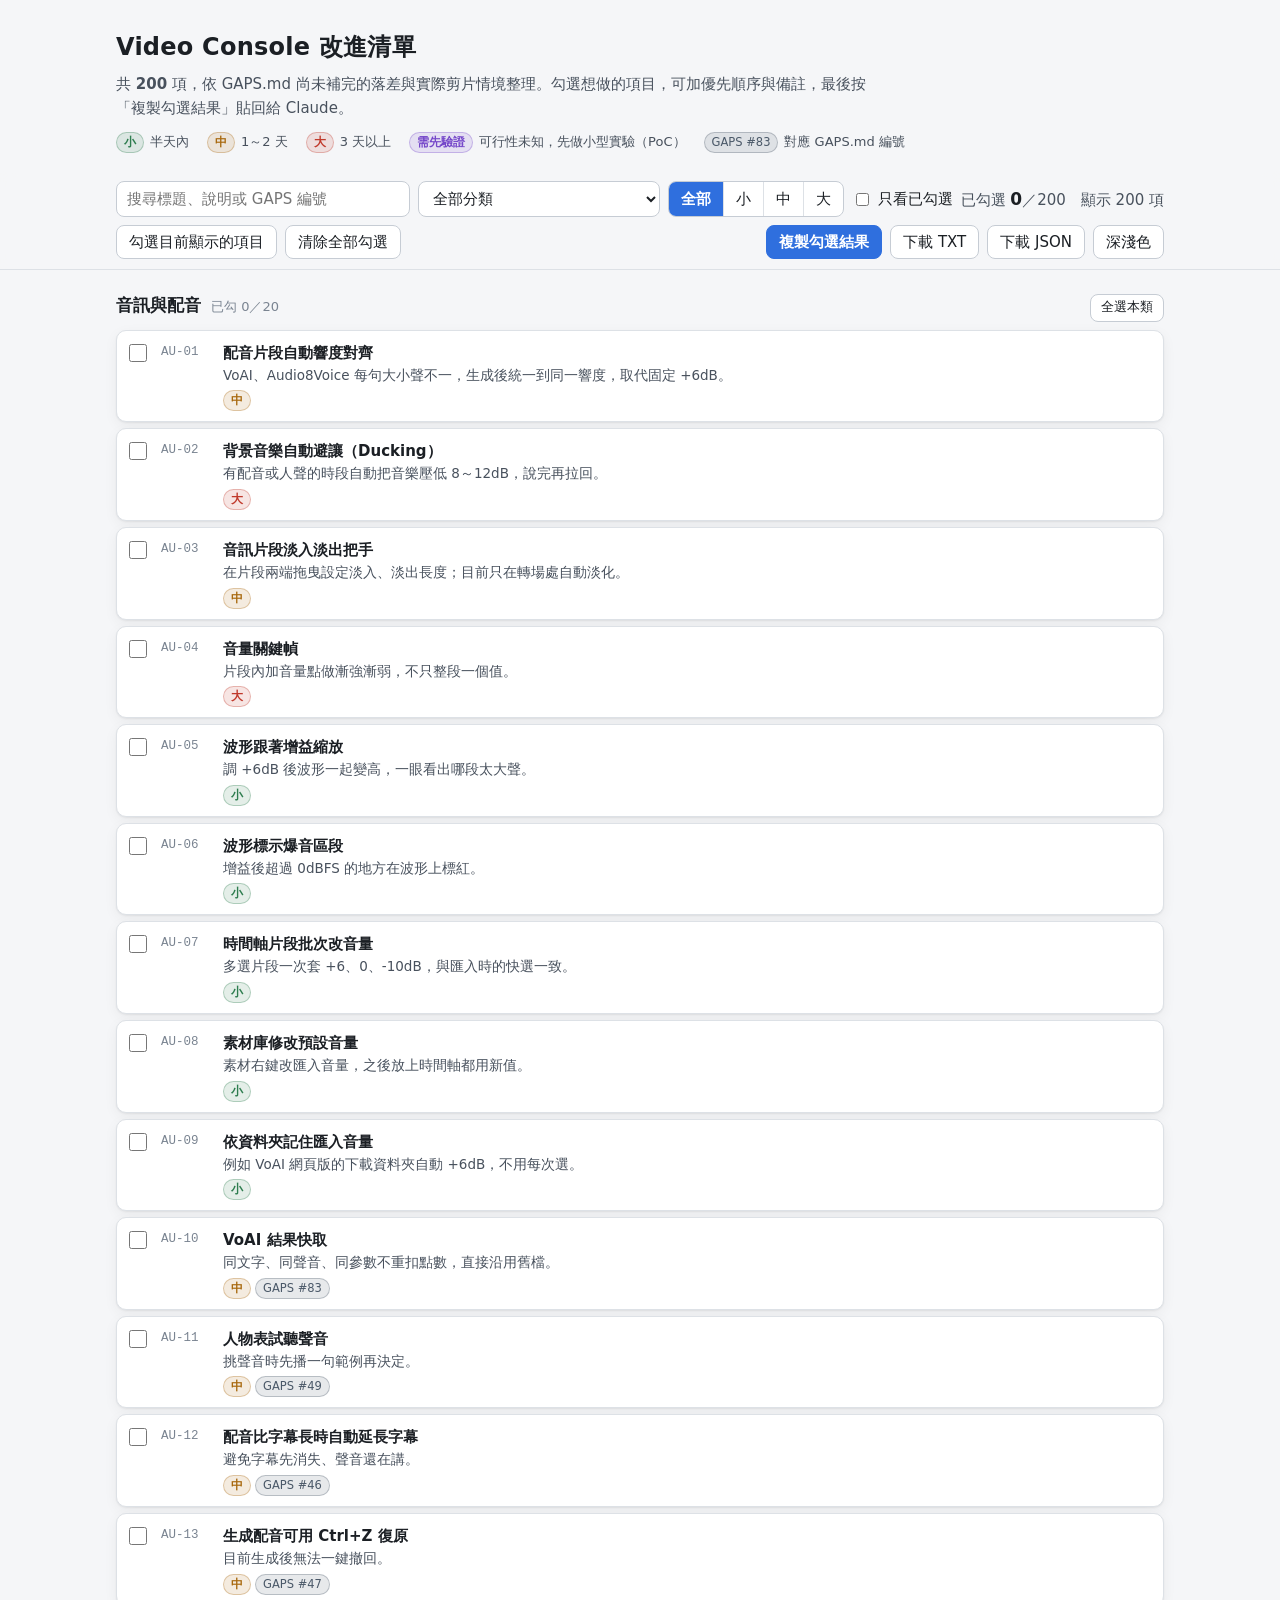
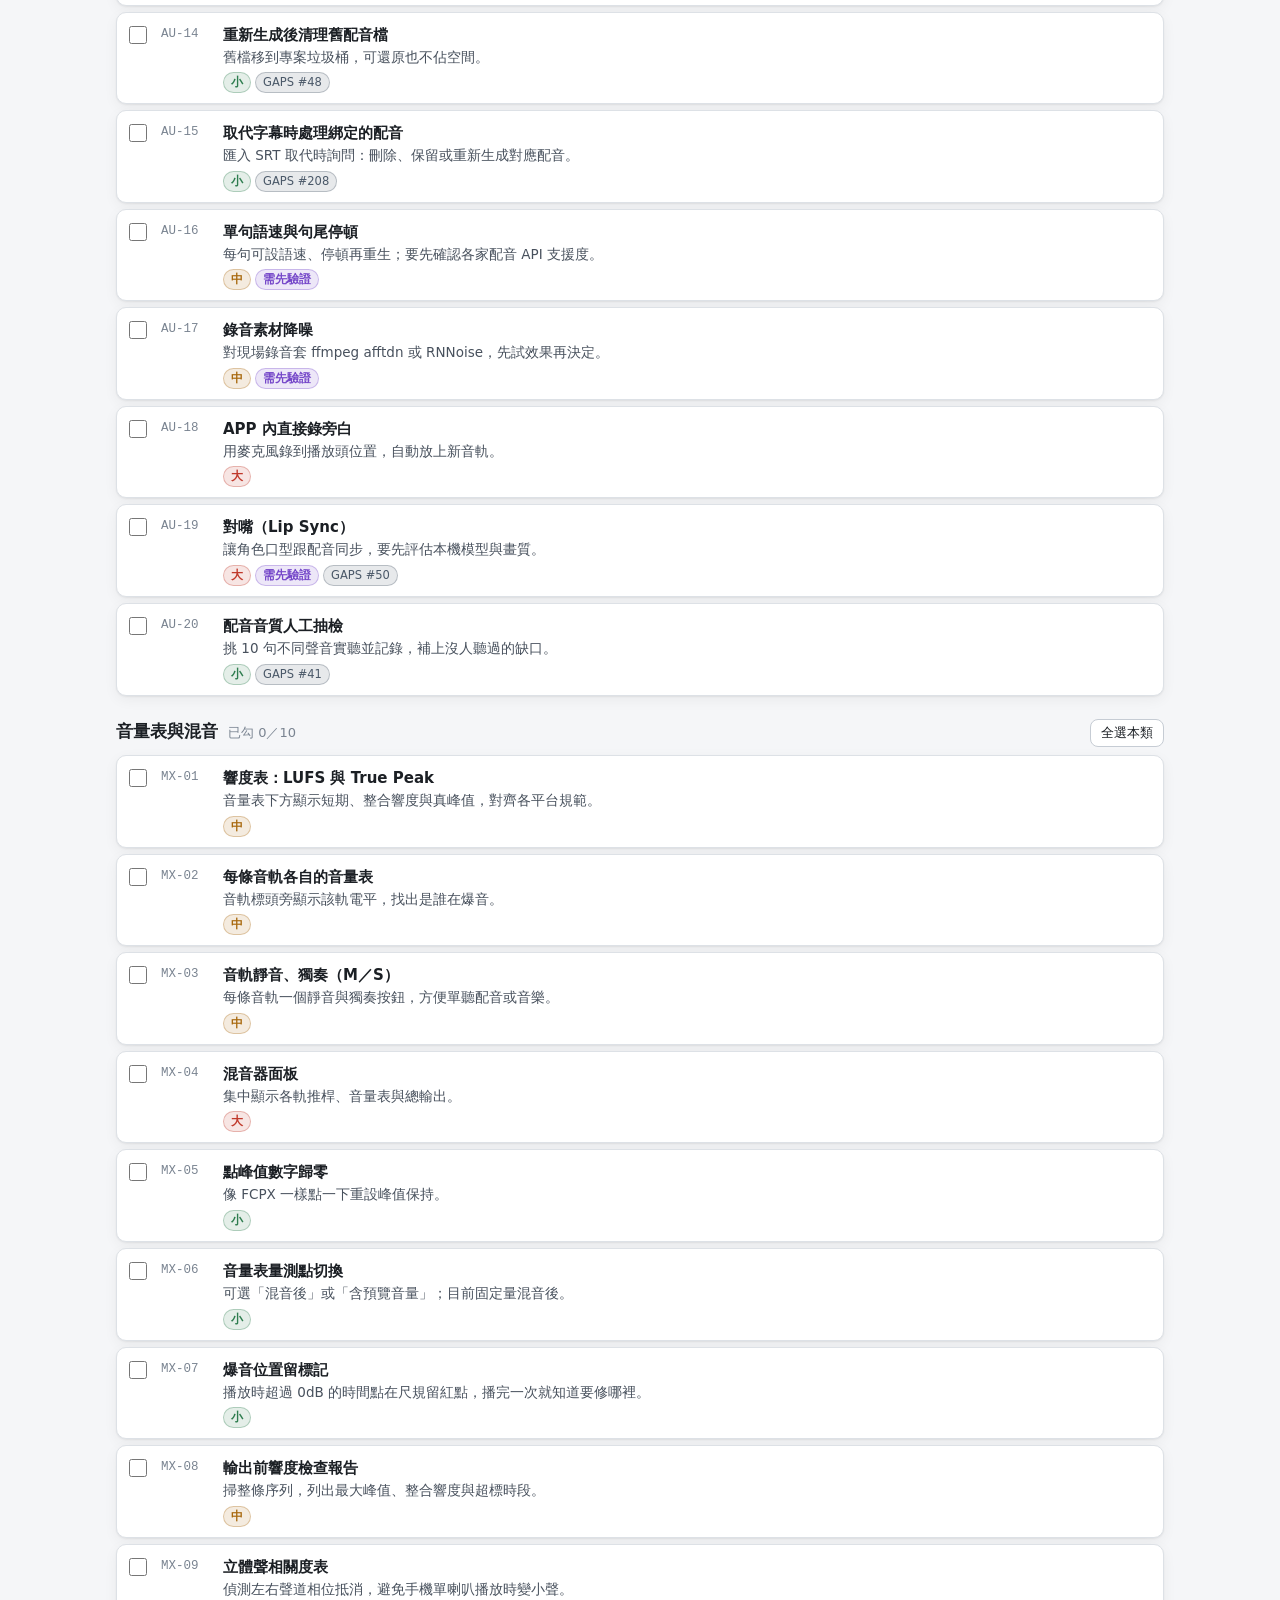
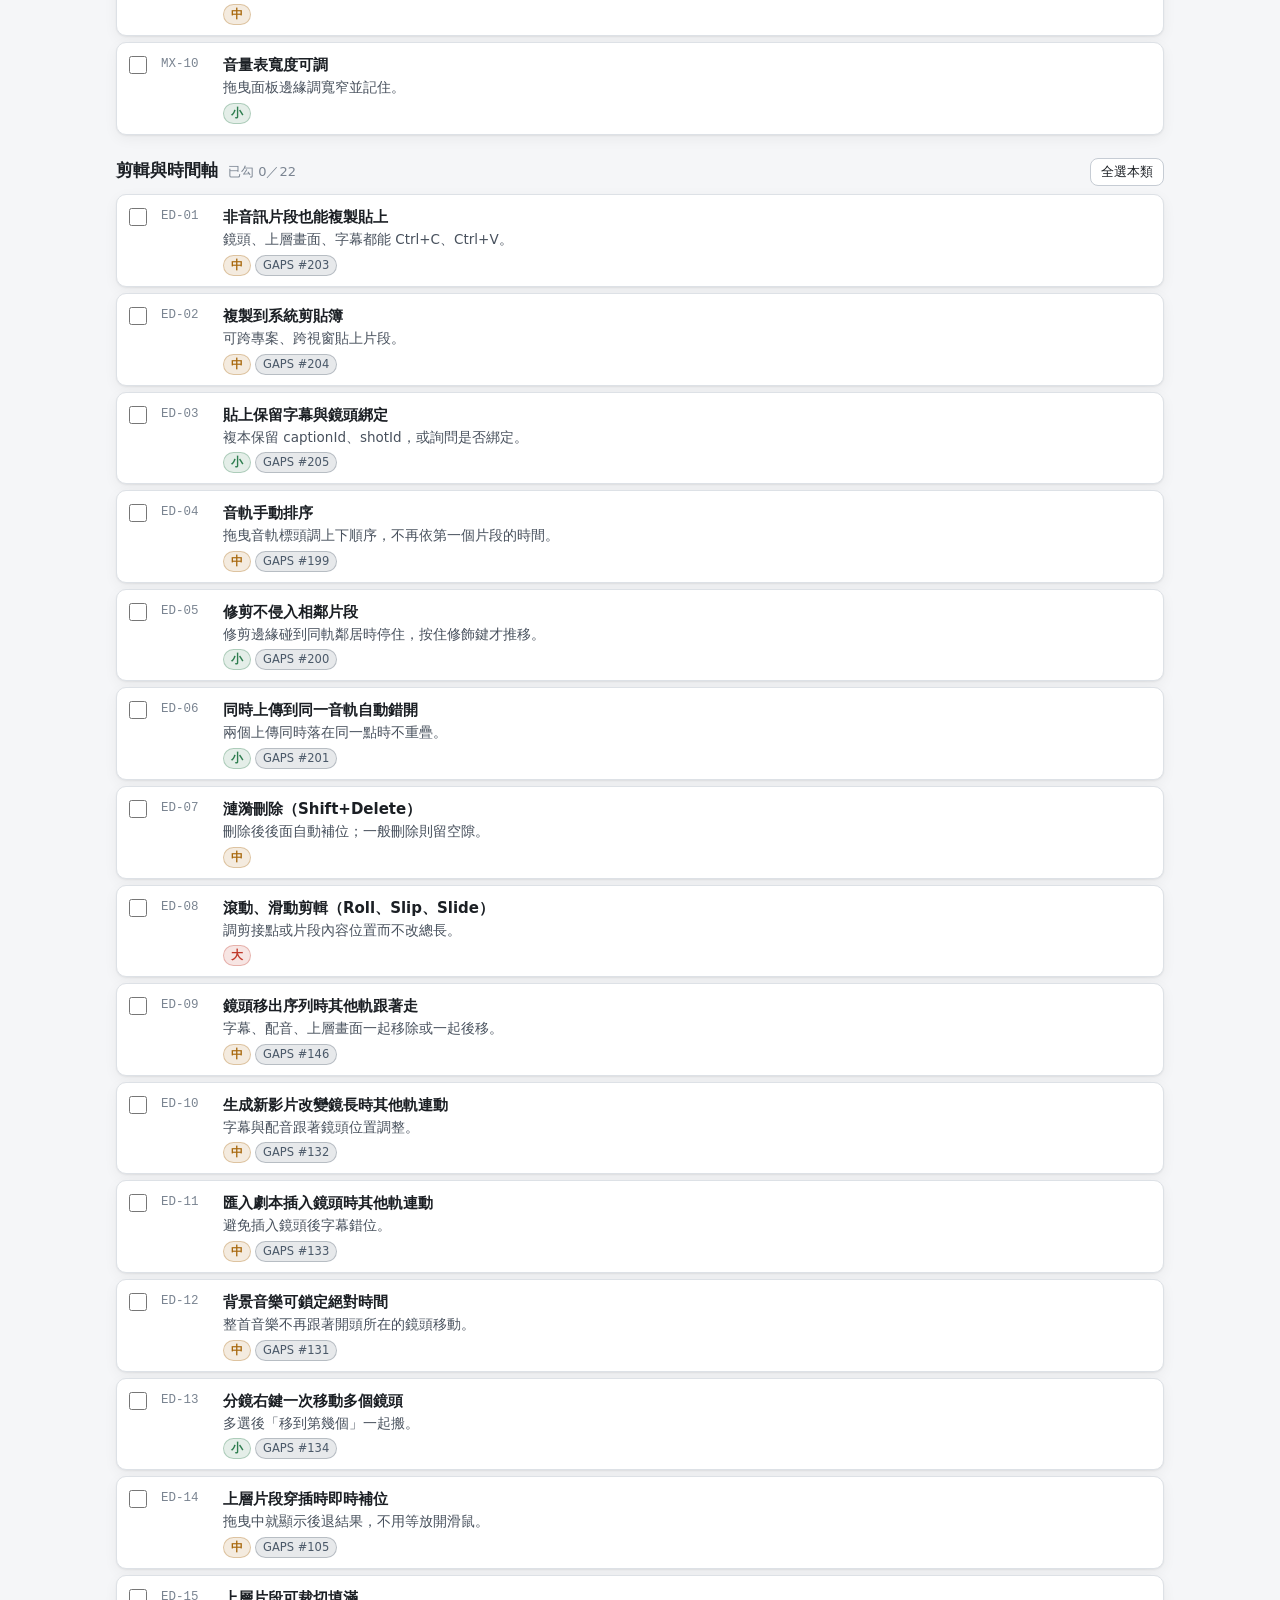
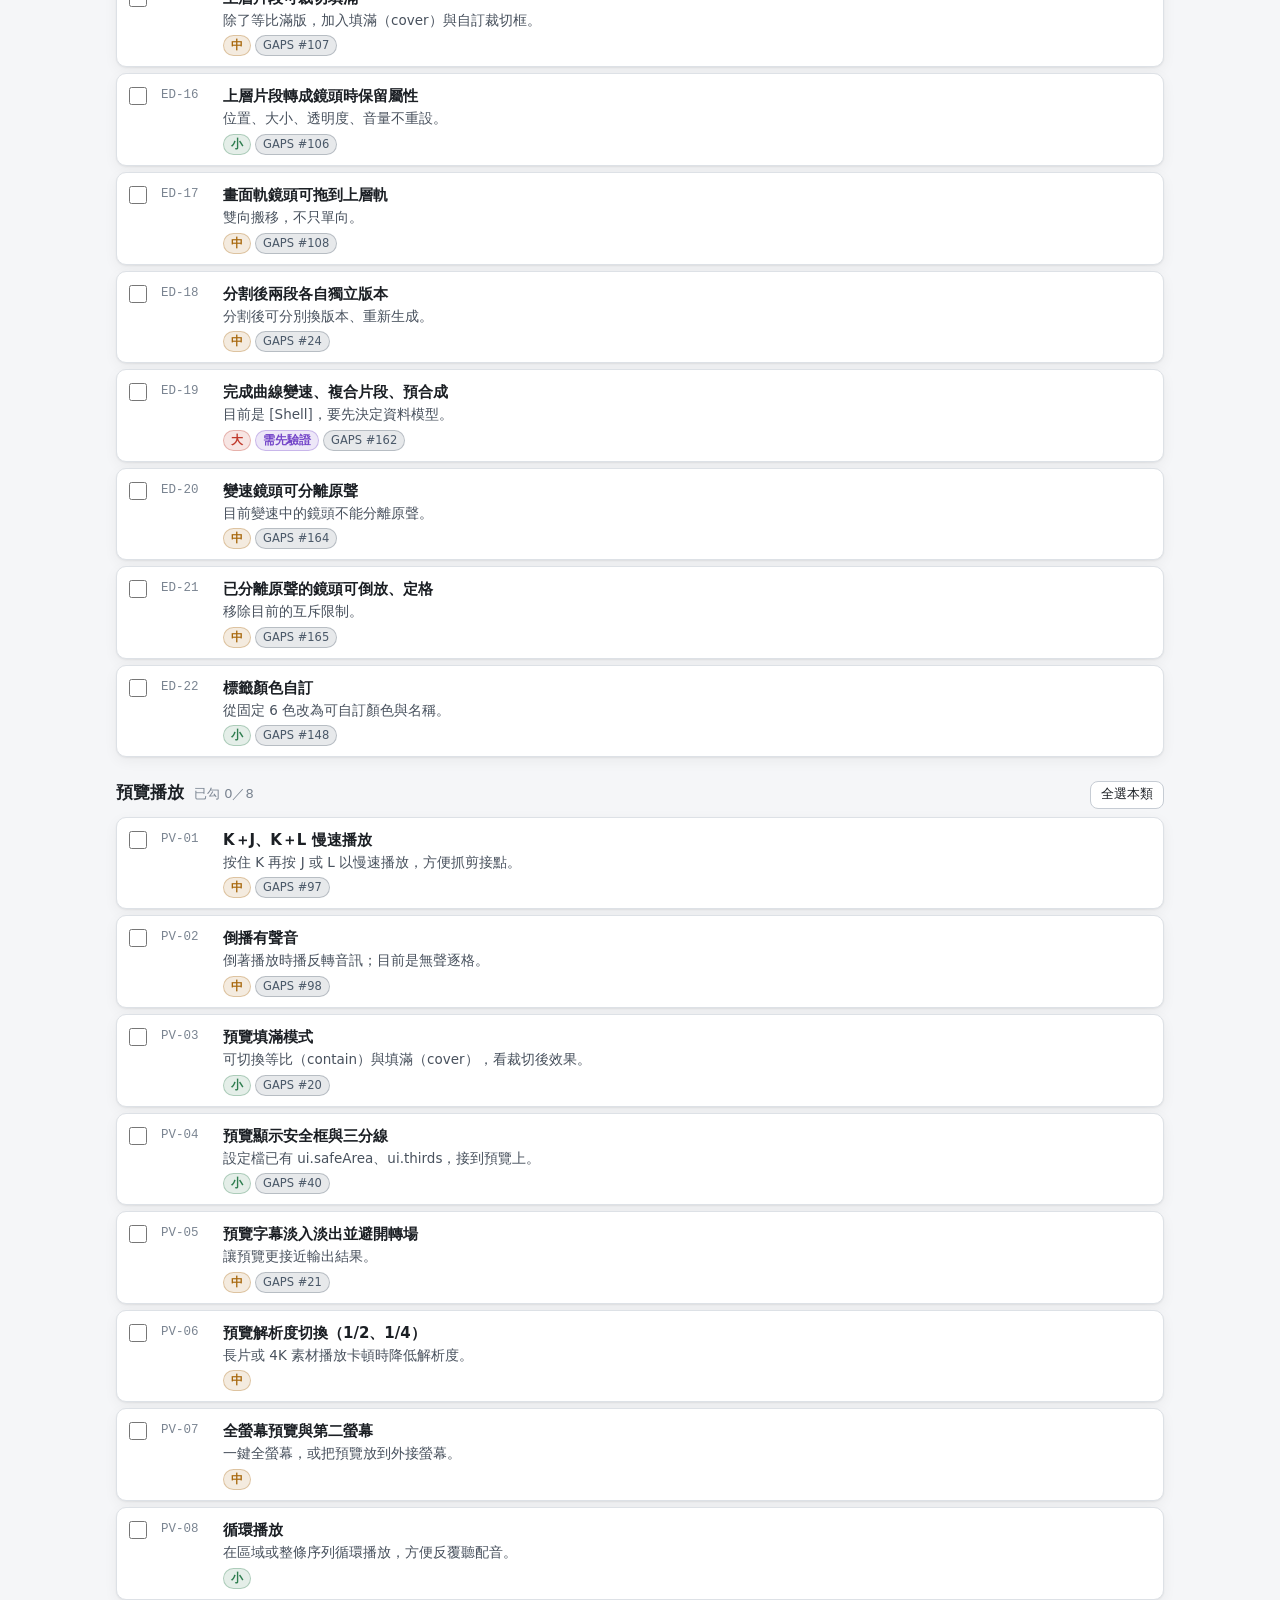
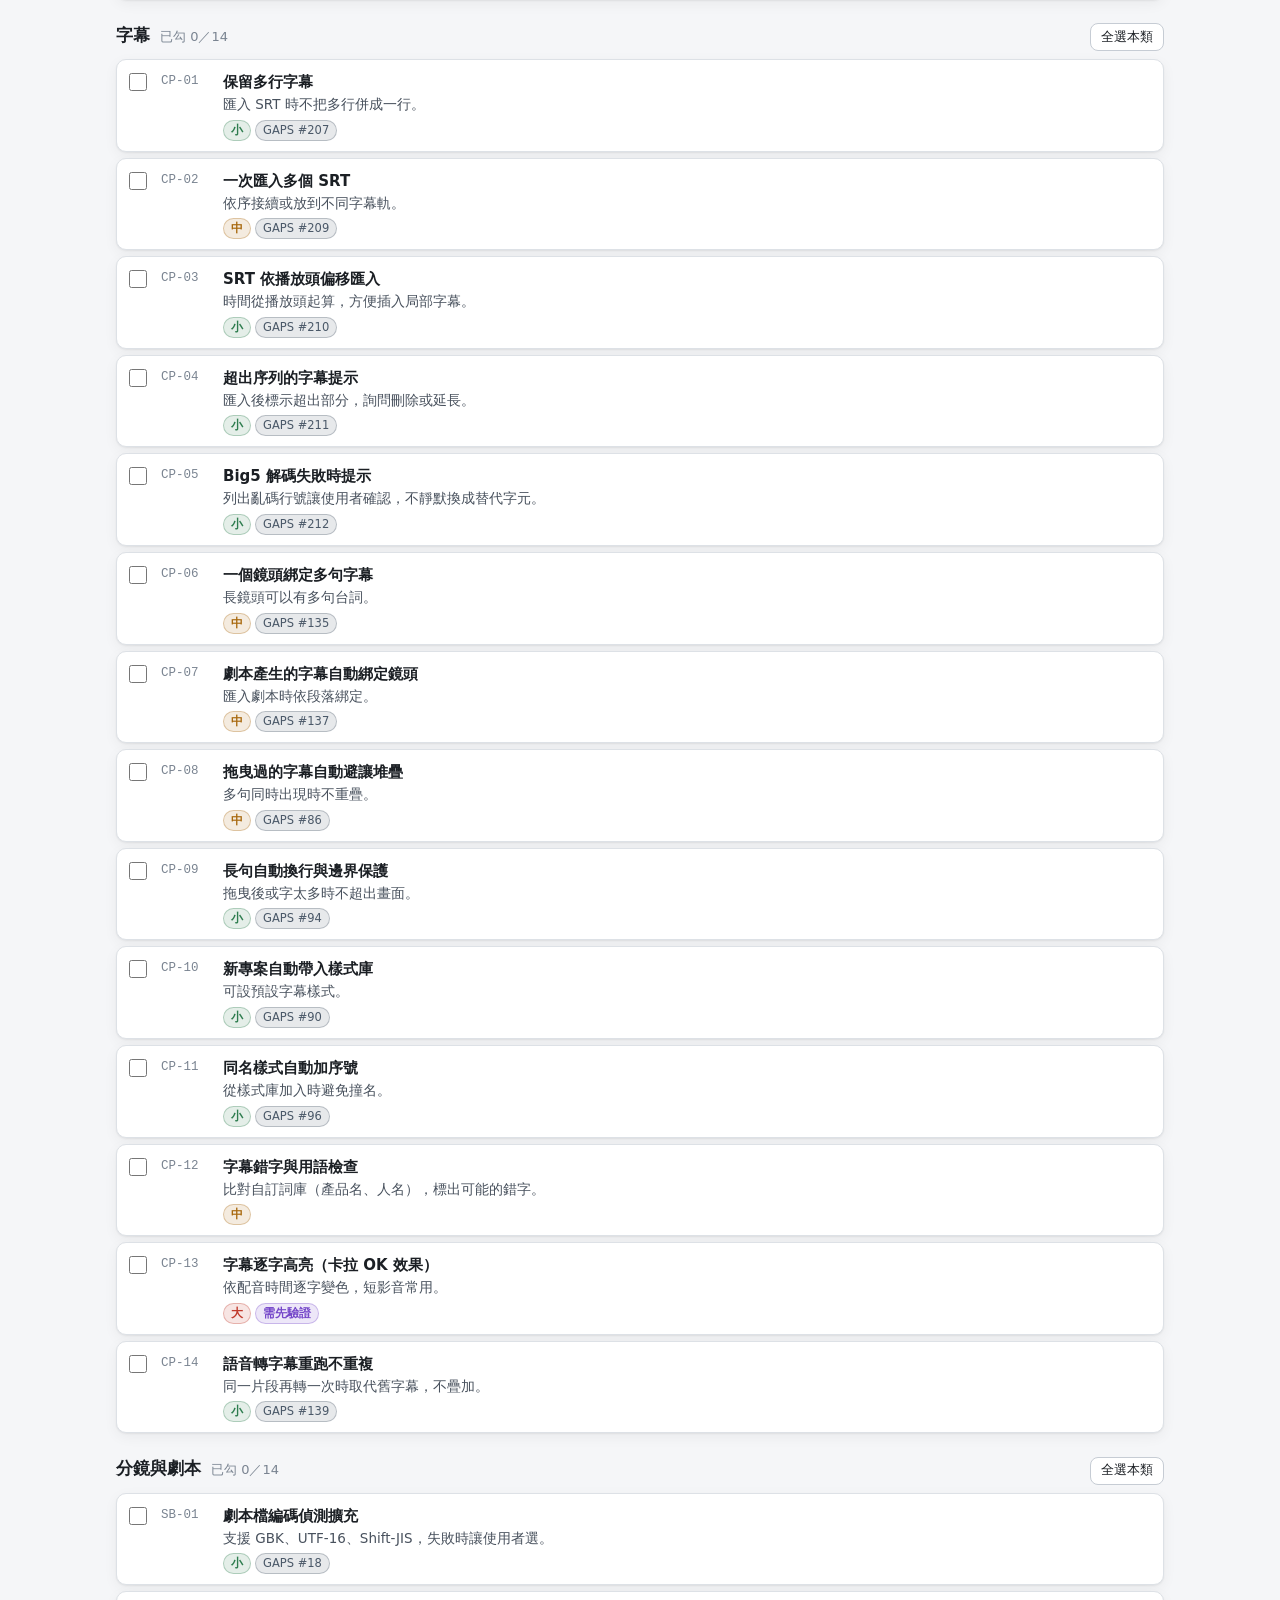
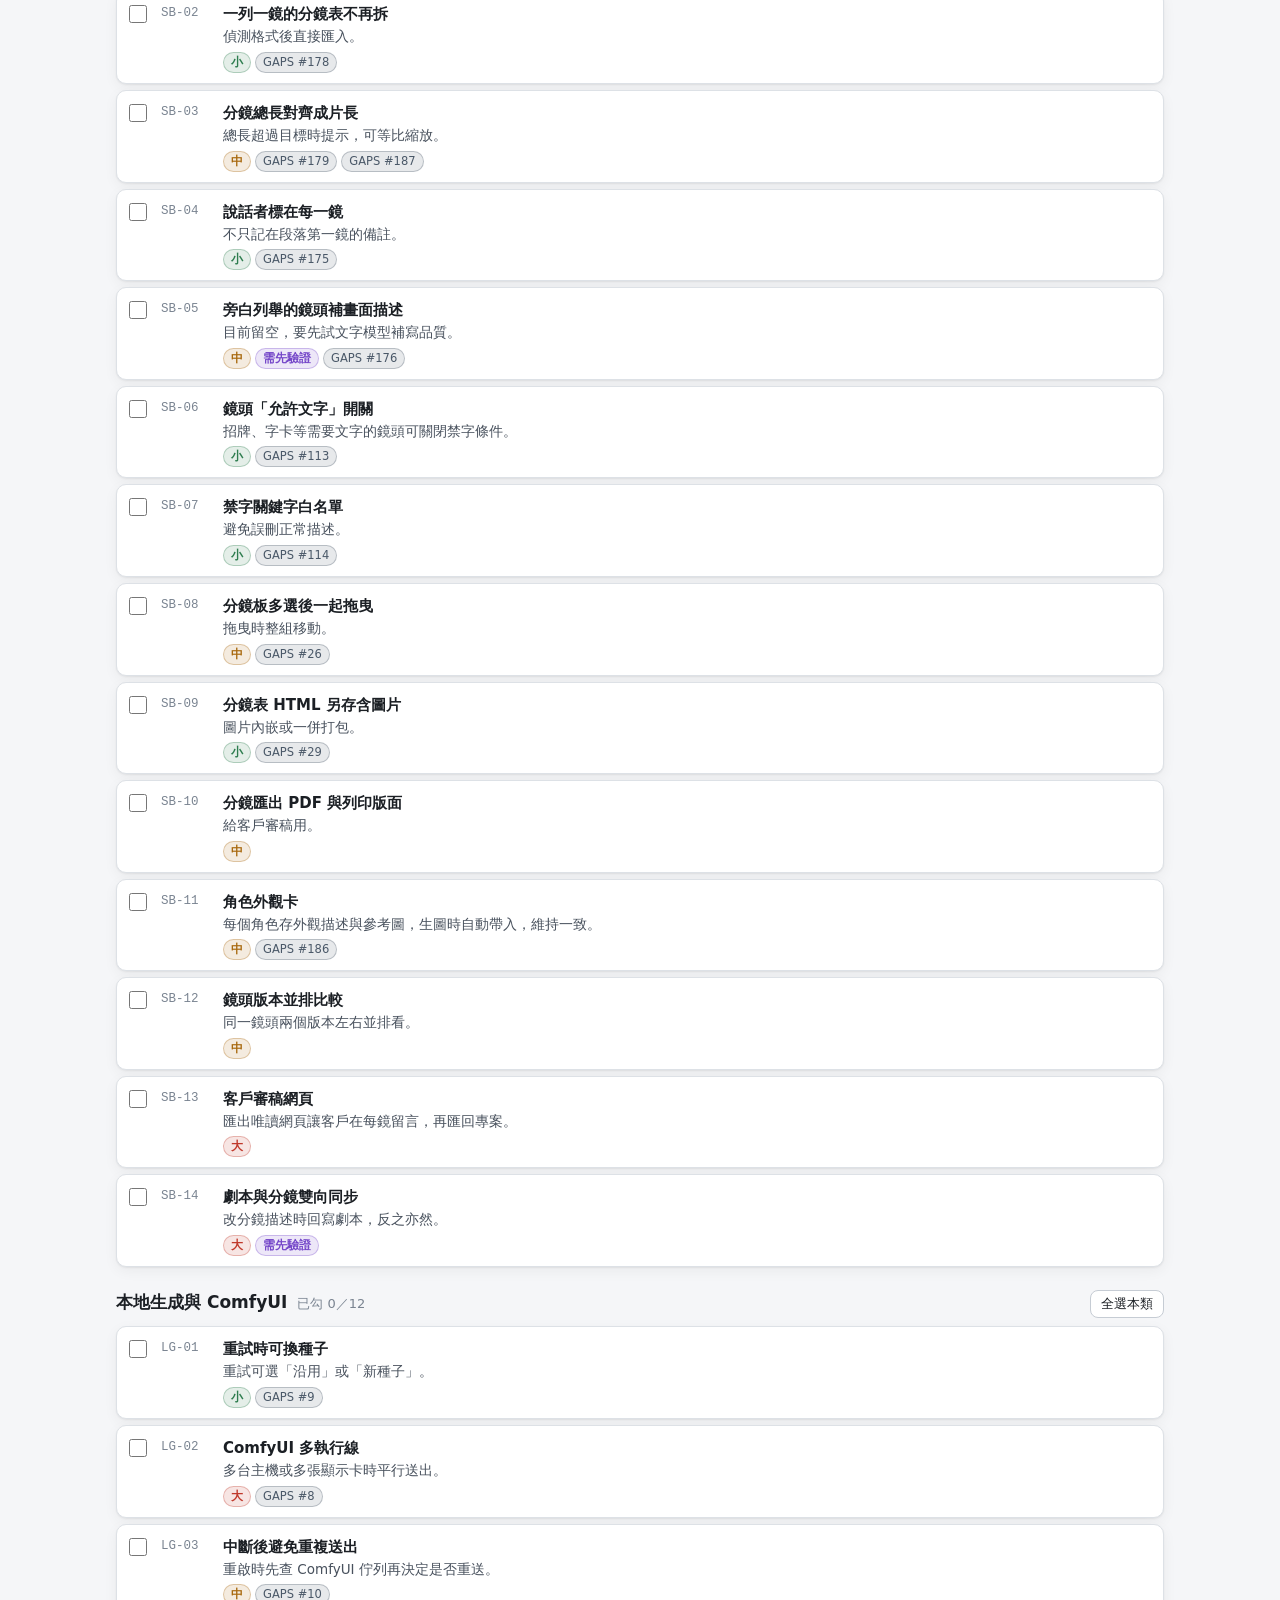
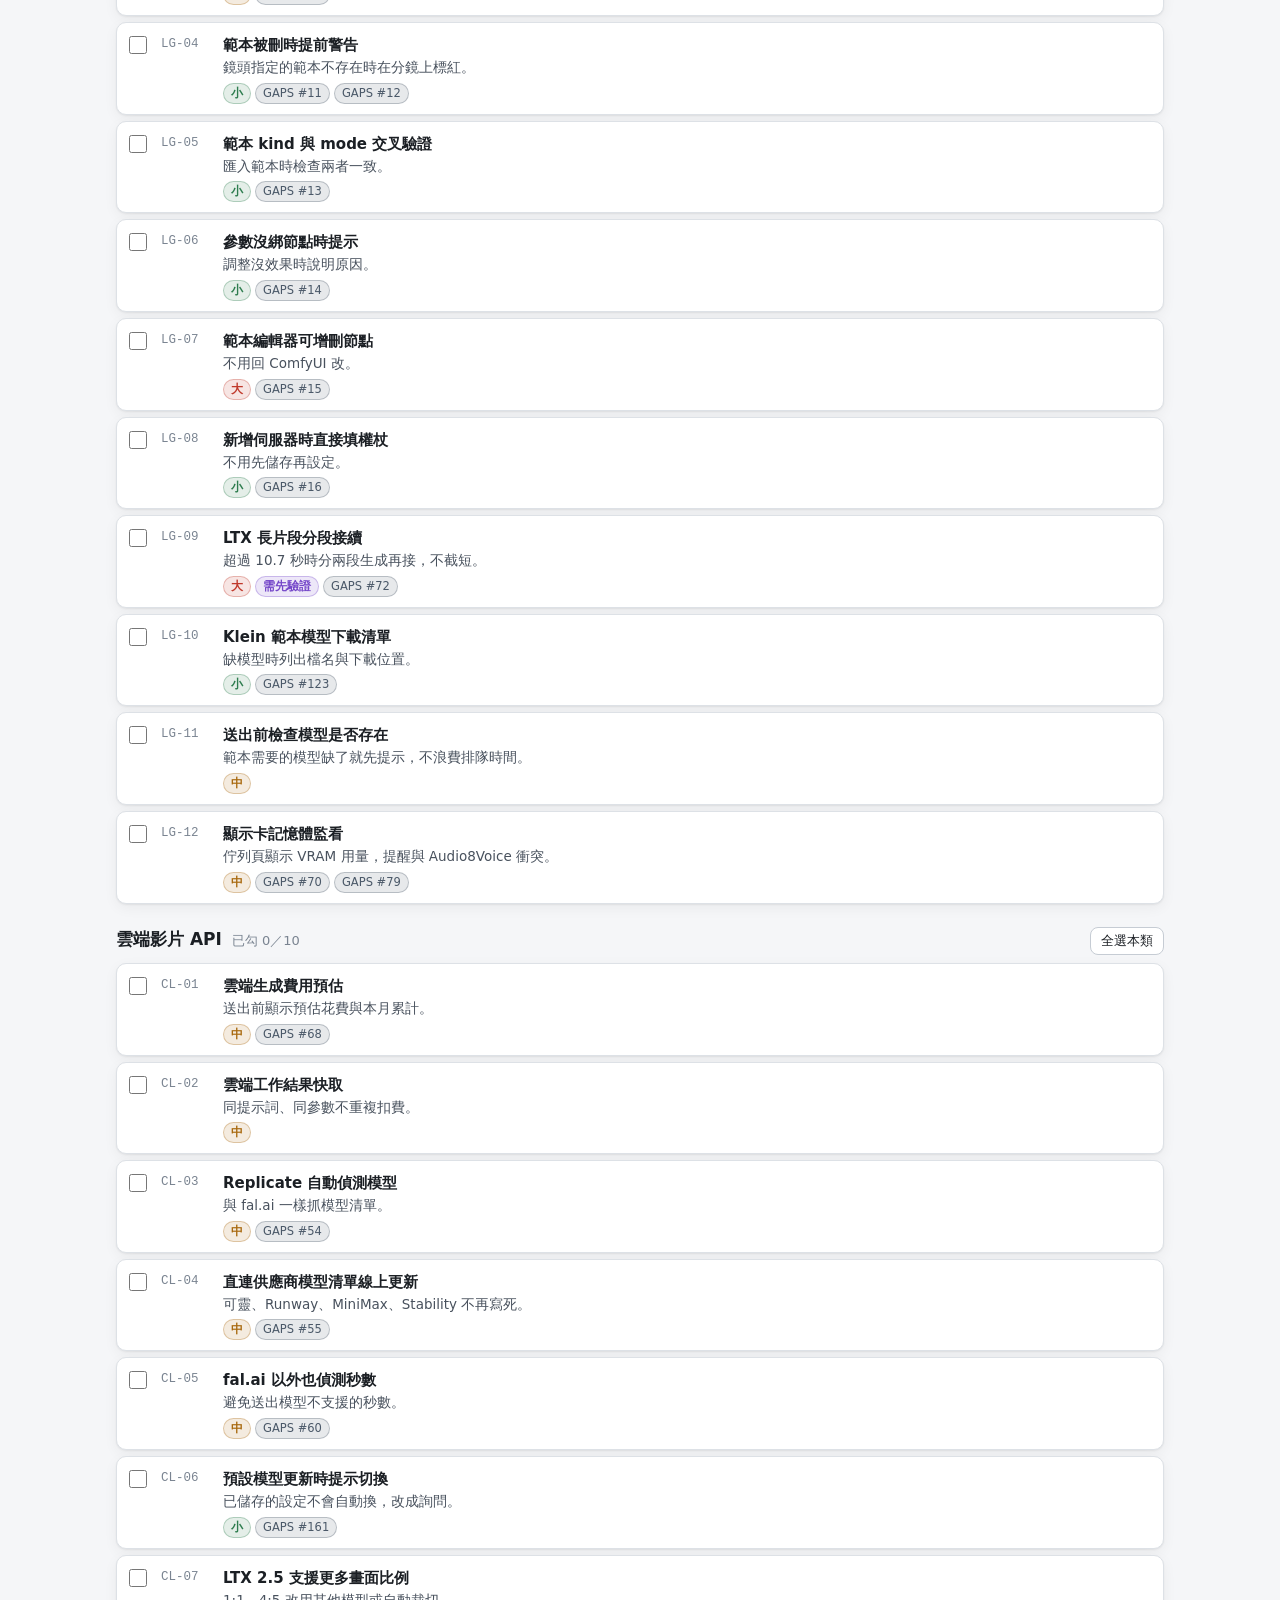
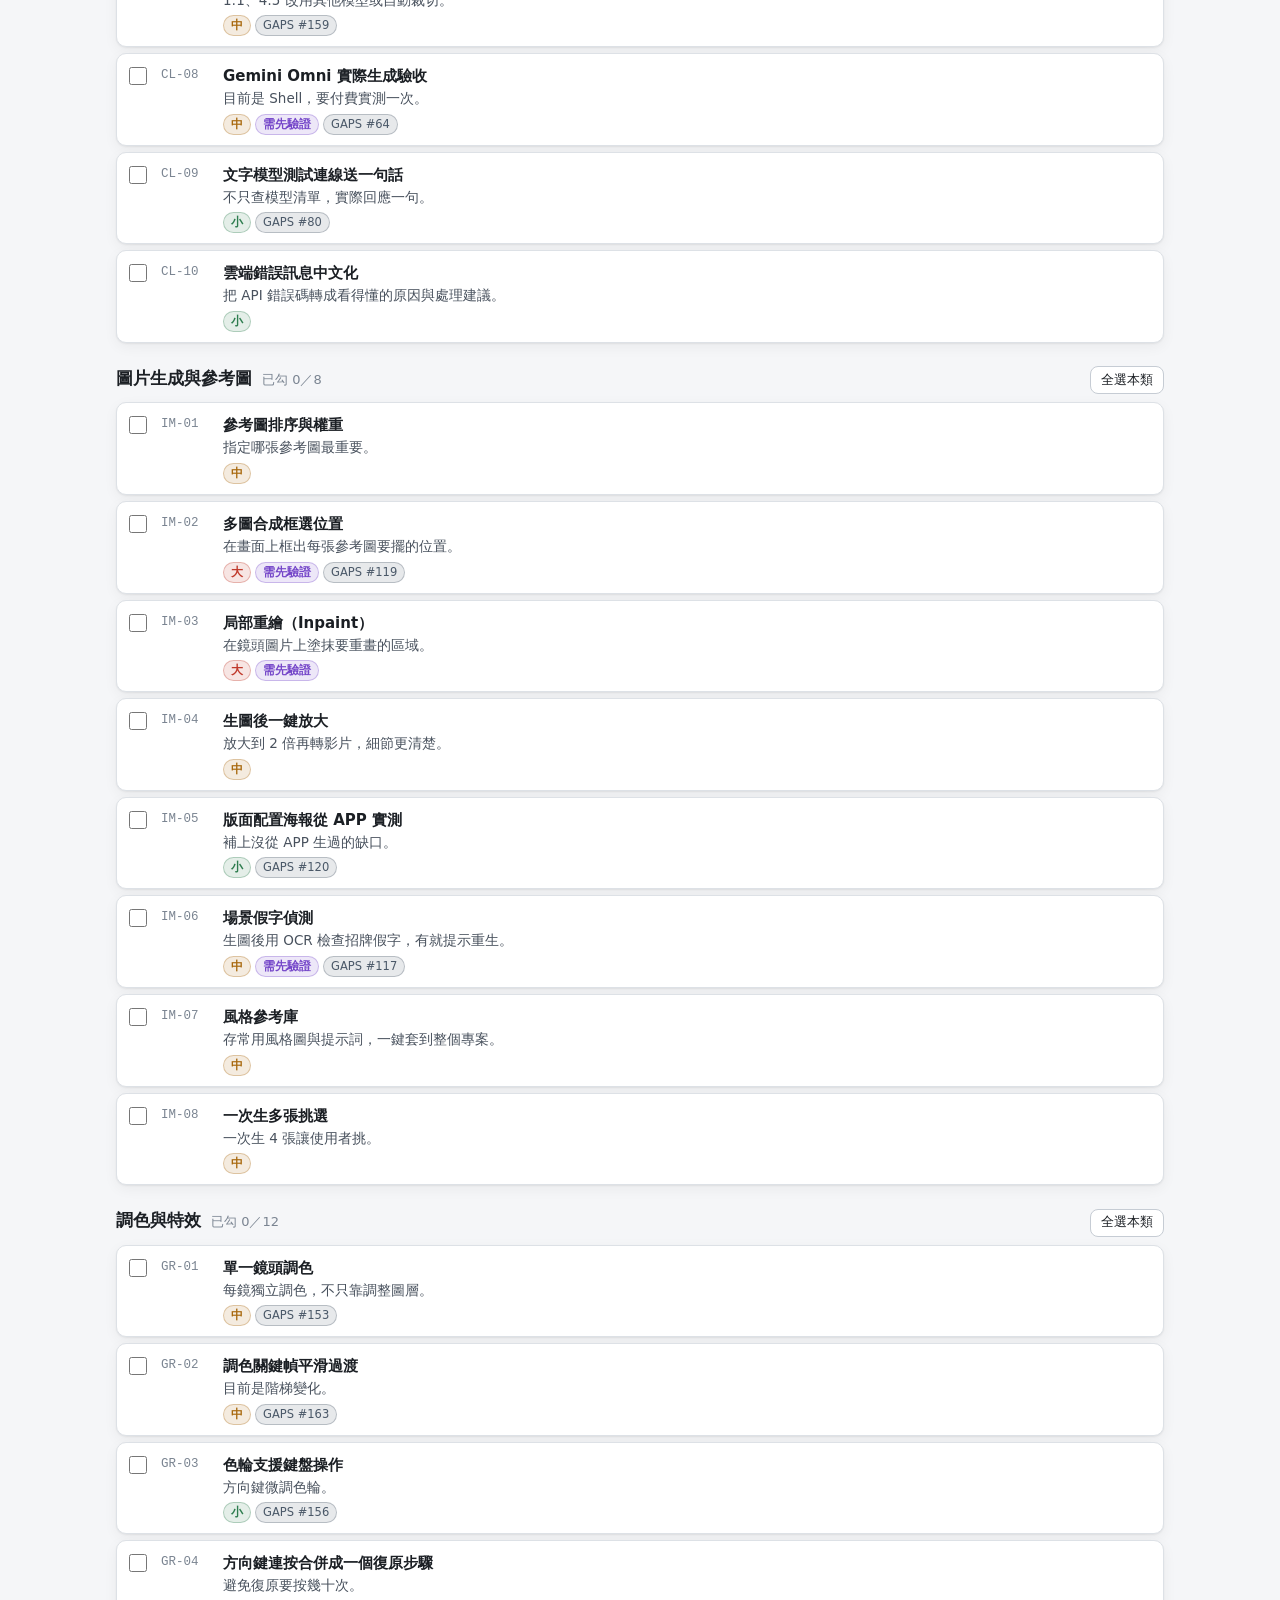
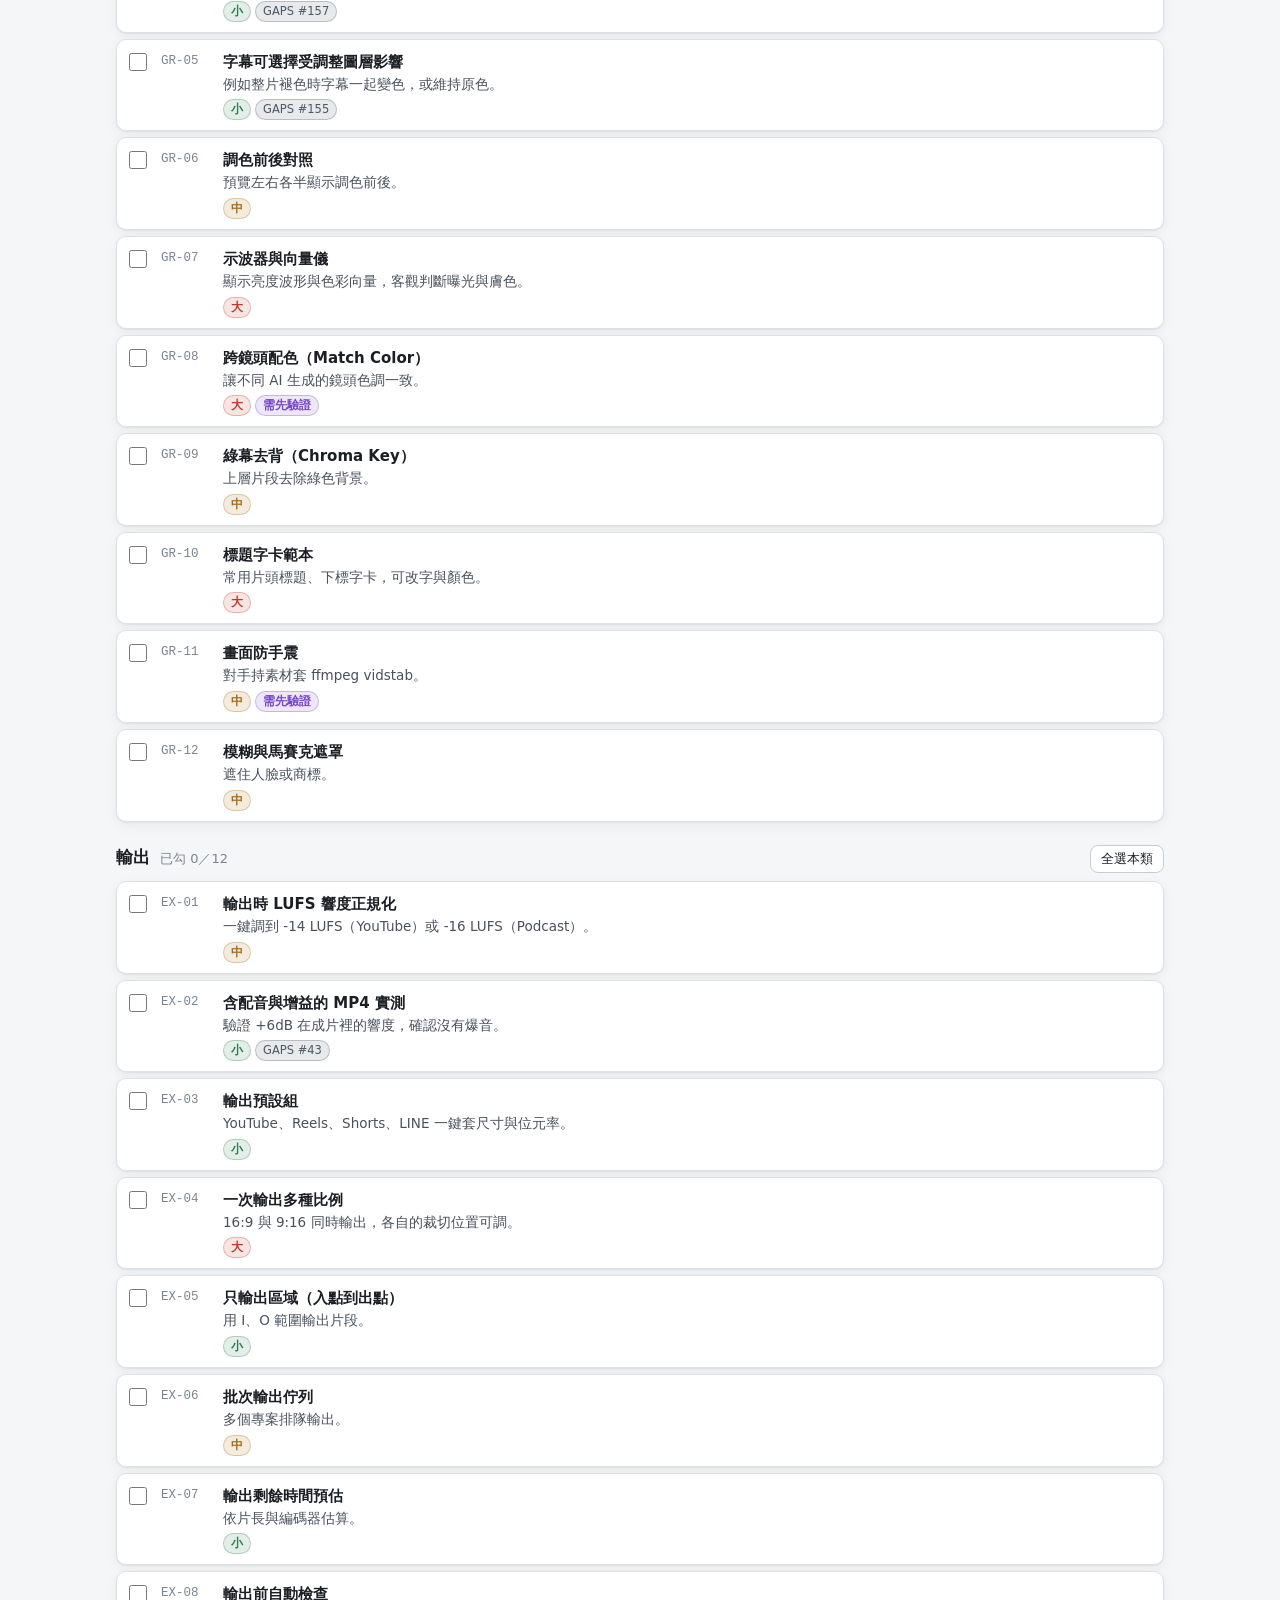
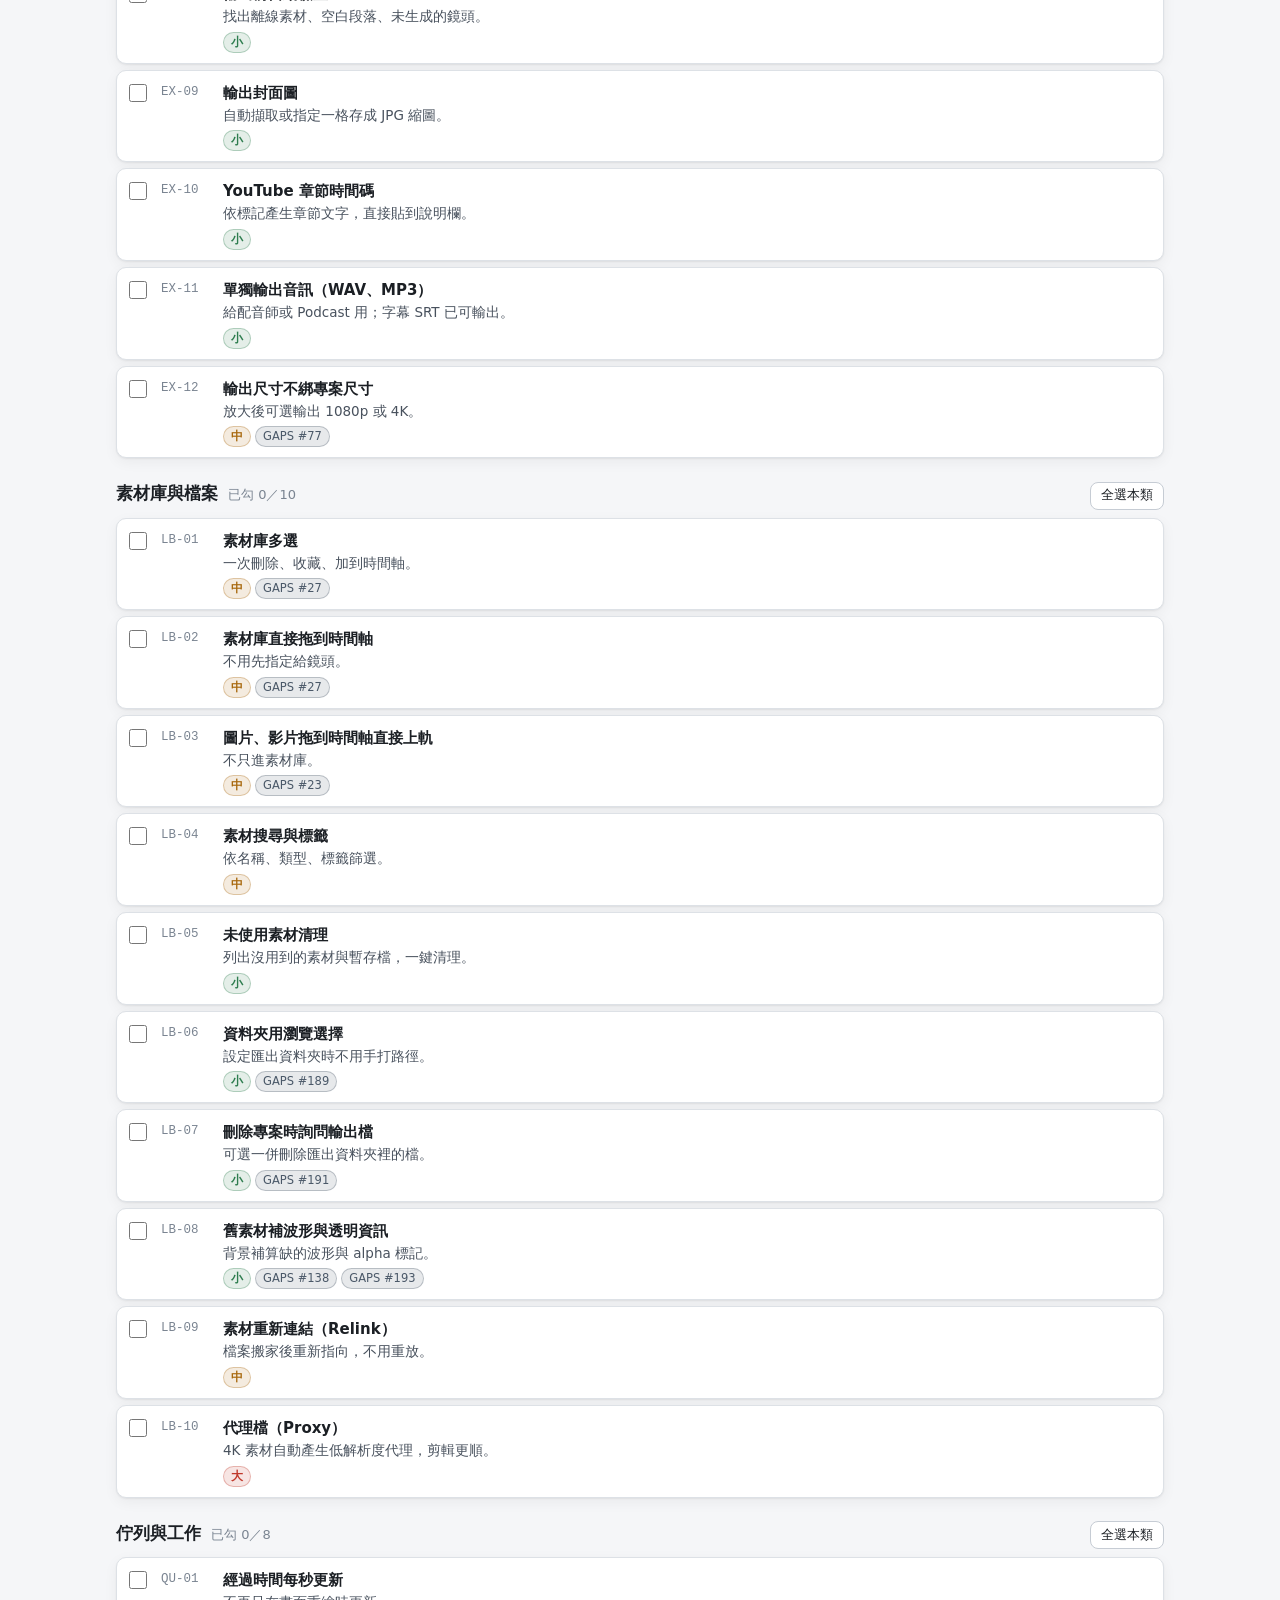
==== docs/改進清單.html @ 674eb002 "feat: 音頻指示器、匯入音量選擇，改進清單第 1～13 批 - 剪輯頁加入類似 FCPX 的音頻指示器；VoAI 配音預設 +6 dB；匯入聲音檔時可選 +6／0／-10 dB - 依 2026-" ====
<!doctype html>
<html lang="zh-Hant">
<head>
<meta charset="utf-8">
<meta name="viewport" content="width=device-width, initial-scale=1">
<title>Video Console 改進清單</title>
<style>
:root {
  --bg: #f5f6f8; --surface: #ffffff; --surface-2: #eef0f3; --border: #dde1e6; --border-strong: #c6ccd4;
  --text: #1b1f24; --text-2: #48515d; --muted: #7a8491;
  --accent: #2f6fde; --accent-text: #ffffff; --accent-soft: #e5edfc;
  --on: #eef6ec; --on-line: #4f9a45;
  --e-s: #2e7d4f; --e-m: #a8690f; --e-l: #c0392b; --spike: #7547c9; --gaps: #4a5868;
  --shadow: 0 1px 2px rgba(0, 0, 0, .06), 0 4px 14px rgba(0, 0, 0, .05);
  color-scheme: light;
}
@media (prefers-color-scheme: dark) {
  :root:not([data-theme="light"]) {
    --bg: #131619; --surface: #1b1f24; --surface-2: #242a31; --border: #313841; --border-strong: #434c57;
    --text: #e8ebef; --text-2: #b6bec8; --muted: #8a94a0;
    --accent: #6c9cff; --accent-text: #0d1424; --accent-soft: #1e2a42;
    --on: #18261b; --on-line: #6cc160;
    --e-s: #62c98f; --e-m: #e3ac4b; --e-l: #f07563; --spike: #ab8cf2; --gaps: #9fb0c2;
    --shadow: 0 1px 2px rgba(0, 0, 0, .4), 0 4px 14px rgba(0, 0, 0, .3);
    color-scheme: dark;
  }
}
:root[data-theme="dark"] {
  --bg: #131619; --surface: #1b1f24; --surface-2: #242a31; --border: #313841; --border-strong: #434c57;
  --text: #e8ebef; --text-2: #b6bec8; --muted: #8a94a0;
  --accent: #6c9cff; --accent-text: #0d1424; --accent-soft: #1e2a42;
  --on: #18261b; --on-line: #6cc160;
  --e-s: #62c98f; --e-m: #e3ac4b; --e-l: #f07563; --spike: #ab8cf2; --gaps: #9fb0c2;
  --shadow: 0 1px 2px rgba(0, 0, 0, .4), 0 4px 14px rgba(0, 0, 0, .3);
  color-scheme: dark;
}

* { box-sizing: border-box; }
html { -webkit-text-size-adjust: 100%; }
body {
  margin: 0; background: var(--bg); color: var(--text);
  font: 15px/1.6 system-ui, "Microsoft JhengHei", "PingFang TC", "Noto Sans TC", sans-serif;
}
button, input, select, textarea { font: inherit; color: inherit; }
.wrap { width: min(1080px, 100%); margin: 0 auto; padding: 0 16px; }

.top { padding: 28px 0 18px; }
.top h1 { margin: 0 0 6px; font-size: 24px; letter-spacing: .01em; }
.lede { margin: 0 0 12px; color: var(--text-2); max-width: 760px; }
.legend { display: flex; flex-wrap: wrap; gap: 6px 18px; margin: 0; padding: 0; list-style: none; color: var(--text-2); font-size: 13px; }
.legend li { display: inline-flex; align-items: center; gap: 6px; }

.bar { position: sticky; top: 0; z-index: 10; padding: 10px 0; background: color-mix(in srgb, var(--bg) 88%, transparent); backdrop-filter: blur(8px); border-bottom: 1px solid var(--border); }
.bar-row { display: flex; flex-wrap: wrap; align-items: center; gap: 8px; }
.bar-row + .bar-row { margin-top: 8px; }
.bar input[type="search"], .bar select {
  height: 36px; padding: 0 10px; background: var(--surface); border: 1px solid var(--border-strong); border-radius: 8px;
}
.bar input[type="search"] { flex: 1 1 220px; min-width: 0; }
.bar select { flex: 0 1 auto; max-width: 100%; }
.seg { display: inline-flex; border: 1px solid var(--border-strong); border-radius: 8px; overflow: hidden; background: var(--surface); }
.seg button { height: 34px; padding: 0 12px; background: none; border: 0; cursor: pointer; }
.seg button + button { border-left: 1px solid var(--border); }
.seg button[aria-pressed="true"] { background: var(--accent); color: var(--accent-text); font-weight: 600; }
.only { display: inline-flex; align-items: center; gap: 6px; height: 36px; cursor: pointer; user-select: none; }
.count { margin-left: auto; font-variant-numeric: tabular-nums; color: var(--text-2); white-space: nowrap; }
.count b { color: var(--text); font-size: 17px; }
.grow { flex: 1; }
.btn {
  height: 34px; padding: 0 12px; background: var(--surface); border: 1px solid var(--border-strong); border-radius: 8px;
  cursor: pointer; white-space: nowrap;
}
.btn:hover { background: var(--surface-2); }
.btn.primary { background: var(--accent); border-color: var(--accent); color: var(--accent-text); font-weight: 600; }
.btn.primary:hover { filter: brightness(1.06); }
.btn:focus-visible, .seg button:focus-visible, input:focus-visible, select:focus-visible, textarea:focus-visible { outline: 2px solid var(--accent); outline-offset: 1px; }

.cat { margin: 22px 0 0; }
.cat-head { display: flex; align-items: baseline; gap: 10px; margin: 0 0 8px; }
.cat-head h2 { margin: 0; font-size: 17px; }
.cat-count { color: var(--muted); font-size: 13px; font-variant-numeric: tabular-nums; }
.cat-all { margin-left: auto; height: 28px; padding: 0 10px; font-size: 13px; }
.items { display: grid; gap: 6px; }

.item { background: var(--surface); border: 1px solid var(--border); border-radius: 10px; box-shadow: var(--shadow); }
.item.on { background: var(--on); border-color: var(--on-line); }
.pick { display: grid; grid-template-columns: 22px 52px 1fr; gap: 10px; align-items: start; padding: 10px 12px; cursor: pointer; }
.pick input { width: 18px; height: 18px; margin: 3px 0 0; accent-color: var(--on-line); cursor: pointer; }
.code { padding-top: 1px; color: var(--muted); font: 12.5px/1.6 ui-monospace, Consolas, monospace; }
.t { display: block; font-weight: 600; }
.why { display: block; color: var(--text-2); font-size: 13.5px; }
.tags { display: flex; flex-wrap: wrap; gap: 4px; margin-top: 4px; }
.tag {
  display: inline-block; padding: 0 7px; border-radius: 999px; font-size: 11.5px; line-height: 19px; font-weight: 600;
  color: var(--c); background: color-mix(in srgb, var(--c) 13%, transparent); border: 1px solid color-mix(in srgb, var(--c) 30%, transparent);
}
.tag.e-s { --c: var(--e-s); } .tag.e-m { --c: var(--e-m); } .tag.e-l { --c: var(--e-l); }
.tag.spike { --c: var(--spike); } .tag.gaps { --c: var(--gaps); font-weight: 500; }
.extra { display: none; gap: 8px; padding: 0 12px 10px 96px; }
.item.on .extra { display: flex; }
.extra select, .extra input { height: 32px; padding: 0 8px; background: var(--surface); border: 1px solid var(--border-strong); border-radius: 7px; }
.extra input { flex: 1; min-width: 0; }

.notes { margin-top: 30px; }
.notes h2 { margin: 0 0 8px; font-size: 17px; }
.notes textarea { width: 100%; padding: 10px 12px; background: var(--surface); border: 1px solid var(--border-strong); border-radius: 10px; resize: vertical; }
.empty { padding: 40px 0; color: var(--muted); text-align: center; }
.foot { padding: 20px 16px 40px; color: var(--muted); font-size: 12.5px; }

.toast {
  position: fixed; left: 50%; bottom: 20px; z-index: 20; max-width: calc(100vw - 32px); padding: 10px 16px; border-radius: 10px;
  background: var(--text); color: var(--bg); box-shadow: var(--shadow); transform: translate(-50%, 20px); opacity: 0; pointer-events: none;
  transition: opacity .18s, transform .18s;
}
.toast.show { opacity: 1; transform: translate(-50%, 0); }

@media (max-width: 640px) {
  .top h1 { font-size: 20px; }
  .bar { position: static; }
  .count { margin-left: 0; width: 100%; }
  .pick { grid-template-columns: 22px 1fr; }
  .code { display: none; }
  .extra { flex-wrap: wrap; padding-left: 44px; }
  .extra input { flex-basis: 100%; }
  .grow { display: none; }
}
</style>
</head>
<body>

<header class="top">
  <div class="wrap">
    <h1>Video Console 改進清單</h1>
    <p class="lede">共 <b id="total">0</b> 項，依 GAPS.md 尚未補完的落差與實際剪片情境整理。勾選想做的項目，可加優先順序與備註，最後按「複製勾選結果」貼回給 Claude。</p>
    <ul class="legend">
      <li><span class="tag e-s">小</span>半天內</li>
      <li><span class="tag e-m">中</span>1～2 天</li>
      <li><span class="tag e-l">大</span>3 天以上</li>
      <li><span class="tag spike">需先驗證</span>可行性未知，先做小型實驗（PoC）</li>
      <li><span class="tag gaps">GAPS #83</span>對應 GAPS.md 編號</li>
    </ul>
  </div>
</header>

<div class="bar">
  <div class="wrap">
    <div class="bar-row">
      <input id="q" type="search" placeholder="搜尋標題、說明或 GAPS 編號" aria-label="搜尋">
      <select id="cat" aria-label="分類"><option value="">全部分類</option></select>
      <div class="seg" id="effort" role="group" aria-label="工作量">
        <button type="button" data-v="" aria-pressed="true">全部</button>
        <button type="button" data-v="小" aria-pressed="false">小</button>
        <button type="button" data-v="中" aria-pressed="false">中</button>
        <button type="button" data-v="大" aria-pressed="false">大</button>
      </div>
      <label class="only"><input type="checkbox" id="only"> 只看已勾選</label>
      <span class="count" id="count"></span>
    </div>
    <div class="bar-row">
      <button type="button" class="btn" id="selVisible">勾選目前顯示的項目</button>
      <button type="button" class="btn" id="clearAll">清除全部勾選</button>
      <span class="grow"></span>
      <button type="button" class="btn primary" id="copy">複製勾選結果</button>
      <button type="button" class="btn" id="dlTxt">下載 TXT</button>
      <button type="button" class="btn" id="dlJson">下載 JSON</button>
      <button type="button" class="btn" id="theme" aria-label="切換深淺色">深淺色</button>
    </div>
  </div>
</div>

<main class="wrap" id="list"></main>

<section class="wrap notes">
  <h2>整體備註</h2>
  <textarea id="note" rows="4" placeholder="例如：先做音訊類，下週要交片；大項目可以拆兩階段"></textarea>
</section>

<footer class="wrap foot">整理日期：2026-10-24。勾選狀態只存在這台電腦的瀏覽器，換電腦請用「下載 JSON」帶走結果。</footer>

<div class="toast" id="toast" role="status" aria-live="polite"></div>

<script>
// Each item: [title, why, effort (小/中/大), GAPS numbers ("83" or "134,26"), needs a spike first (1/0)]
const DATA = [
  { code: "AU", name: "音訊與配音", items: [
    ["配音片段自動響度對齊", "VoAI、Audio8Voice 每句大小聲不一，生成後統一到同一響度，取代固定 +6dB。", "中", "", 0],
    ["背景音樂自動避讓（Ducking）", "有配音或人聲的時段自動把音樂壓低 8～12dB，說完再拉回。", "大", "", 0],
    ["音訊片段淡入淡出把手", "在片段兩端拖曳設定淡入、淡出長度；目前只在轉場處自動淡化。", "中", "", 0],
    ["音量關鍵幀", "片段內加音量點做漸強漸弱，不只整段一個值。", "大", "", 0],
    ["波形跟著增益縮放", "調 +6dB 後波形一起變高，一眼看出哪段太大聲。", "小", "", 0],
    ["波形標示爆音區段", "增益後超過 0dBFS 的地方在波形上標紅。", "小", "", 0],
    ["時間軸片段批次改音量", "多選片段一次套 +6、0、-10dB，與匯入時的快選一致。", "小", "", 0],
    ["素材庫修改預設音量", "素材右鍵改匯入音量，之後放上時間軸都用新值。", "小", "", 0],
    ["依資料夾記住匯入音量", "例如 VoAI 網頁版的下載資料夾自動 +6dB，不用每次選。", "小", "", 0],
    ["VoAI 結果快取", "同文字、同聲音、同參數不重扣點數，直接沿用舊檔。", "中", "83", 0],
    ["人物表試聽聲音", "挑聲音時先播一句範例再決定。", "中", "49", 0],
    ["配音比字幕長時自動延長字幕", "避免字幕先消失、聲音還在講。", "中", "46", 0],
    ["生成配音可用 Ctrl+Z 復原", "目前生成後無法一鍵撤回。", "中", "47", 0],
    ["重新生成後清理舊配音檔", "舊檔移到專案垃圾桶，可還原也不佔空間。", "小", "48", 0],
    ["取代字幕時處理綁定的配音", "匯入 SRT 取代時詢問：刪除、保留或重新生成對應配音。", "小", "208", 0],
    ["單句語速與句尾停頓", "每句可設語速、停頓再重生；要先確認各家配音 API 支援度。", "中", "", 1],
    ["錄音素材降噪", "對現場錄音套 ffmpeg afftdn 或 RNNoise，先試效果再決定。", "中", "", 1],
    ["APP 內直接錄旁白", "用麥克風錄到播放頭位置，自動放上新音軌。", "大", "", 0],
    ["對嘴（Lip Sync）", "讓角色口型跟配音同步，要先評估本機模型與畫質。", "大", "50", 1],
    ["配音音質人工抽檢", "挑 10 句不同聲音實聽並記錄，補上沒人聽過的缺口。", "小", "41", 0],
  ]},
  { code: "MX", name: "音量表與混音", items: [
    ["響度表：LUFS 與 True Peak", "音量表下方顯示短期、整合響度與真峰值，對齊各平台規範。", "中", "", 0],
    ["每條音軌各自的音量表", "音軌標頭旁顯示該軌電平，找出是誰在爆音。", "中", "", 0],
    ["音軌靜音、獨奏（M／S）", "每條音軌一個靜音與獨奏按鈕，方便單聽配音或音樂。", "中", "", 0],
    ["混音器面板", "集中顯示各軌推桿、音量表與總輸出。", "大", "", 0],
    ["點峰值數字歸零", "像 FCPX 一樣點一下重設峰值保持。", "小", "", 0],
    ["音量表量測點切換", "可選「混音後」或「含預覽音量」；目前固定量混音後。", "小", "", 0],
    ["爆音位置留標記", "播放時超過 0dB 的時間點在尺規留紅點，播完一次就知道要修哪裡。", "小", "", 0],
    ["輸出前響度檢查報告", "掃整條序列，列出最大峰值、整合響度與超標時段。", "中", "", 0],
    ["立體聲相關度表", "偵測左右聲道相位抵消，避免手機單喇叭播放時變小聲。", "中", "", 0],
    ["音量表寬度可調", "拖曳面板邊緣調寬窄並記住。", "小", "", 0],
  ]},
  { code: "ED", name: "剪輯與時間軸", items: [
    ["非音訊片段也能複製貼上", "鏡頭、上層畫面、字幕都能 Ctrl+C、Ctrl+V。", "中", "203", 0],
    ["複製到系統剪貼簿", "可跨專案、跨視窗貼上片段。", "中", "204", 0],
    ["貼上保留字幕與鏡頭綁定", "複本保留 captionId、shotId，或詢問是否綁定。", "小", "205", 0],
    ["音軌手動排序", "拖曳音軌標頭調上下順序，不再依第一個片段的時間。", "中", "199", 0],
    ["修剪不侵入相鄰片段", "修剪邊緣碰到同軌鄰居時停住，按住修飾鍵才推移。", "小", "200", 0],
    ["同時上傳到同一音軌自動錯開", "兩個上傳同時落在同一點時不重疊。", "小", "201", 0],
    ["漣漪刪除（Shift+Delete）", "刪除後後面自動補位；一般刪除則留空隙。", "中", "", 0],
    ["滾動、滑動剪輯（Roll、Slip、Slide）", "調剪接點或片段內容位置而不改總長。", "大", "", 0],
    ["鏡頭移出序列時其他軌跟著走", "字幕、配音、上層畫面一起移除或一起後移。", "中", "146", 0],
    ["生成新影片改變鏡長時其他軌連動", "字幕與配音跟著鏡頭位置調整。", "中", "132", 0],
    ["匯入劇本插入鏡頭時其他軌連動", "避免插入鏡頭後字幕錯位。", "中", "133", 0],
    ["背景音樂可鎖定絕對時間", "整首音樂不再跟著開頭所在的鏡頭移動。", "中", "131", 0],
    ["分鏡右鍵一次移動多個鏡頭", "多選後「移到第幾個」一起搬。", "小", "134", 0],
    ["上層片段穿插時即時補位", "拖曳中就顯示後退結果，不用等放開滑鼠。", "中", "105", 0],
    ["上層片段可裁切填滿", "除了等比滿版，加入填滿（cover）與自訂裁切框。", "中", "107", 0],
    ["上層片段轉成鏡頭時保留屬性", "位置、大小、透明度、音量不重設。", "小", "106", 0],
    ["畫面軌鏡頭可拖到上層軌", "雙向搬移，不只單向。", "中", "108", 0],
    ["分割後兩段各自獨立版本", "分割後可分別換版本、重新生成。", "中", "24", 0],
    ["完成曲線變速、複合片段、預合成", "目前是 [Shell]，要先決定資料模型。", "大", "162", 1],
    ["變速鏡頭可分離原聲", "目前變速中的鏡頭不能分離原聲。", "中", "164", 0],
    ["已分離原聲的鏡頭可倒放、定格", "移除目前的互斥限制。", "中", "165", 0],
    ["標籤顏色自訂", "從固定 6 色改為可自訂顏色與名稱。", "小", "148", 0],
  ]},
  { code: "PV", name: "預覽播放", items: [
    ["K＋J、K＋L 慢速播放", "按住 K 再按 J 或 L 以慢速播放，方便抓剪接點。", "中", "97", 0],
    ["倒播有聲音", "倒著播放時播反轉音訊；目前是無聲逐格。", "中", "98", 0],
    ["預覽填滿模式", "可切換等比（contain）與填滿（cover），看裁切後效果。", "小", "20", 0],
    ["預覽顯示安全框與三分線", "設定檔已有 ui.safeArea、ui.thirds，接到預覽上。", "小", "40", 0],
    ["預覽字幕淡入淡出並避開轉場", "讓預覽更接近輸出結果。", "中", "21", 0],
    ["預覽解析度切換（1/2、1/4）", "長片或 4K 素材播放卡頓時降低解析度。", "中", "", 0],
    ["全螢幕預覽與第二螢幕", "一鍵全螢幕，或把預覽放到外接螢幕。", "中", "", 0],
    ["循環播放", "在區域或整條序列循環播放，方便反覆聽配音。", "小", "", 0],
  ]},
  { code: "CP", name: "字幕", items: [
    ["保留多行字幕", "匯入 SRT 時不把多行併成一行。", "小", "207", 0],
    ["一次匯入多個 SRT", "依序接續或放到不同字幕軌。", "中", "209", 0],
    ["SRT 依播放頭偏移匯入", "時間從播放頭起算，方便插入局部字幕。", "小", "210", 0],
    ["超出序列的字幕提示", "匯入後標示超出部分，詢問刪除或延長。", "小", "211", 0],
    ["Big5 解碼失敗時提示", "列出亂碼行號讓使用者確認，不靜默換成替代字元。", "小", "212", 0],
    ["一個鏡頭綁定多句字幕", "長鏡頭可以有多句台詞。", "中", "135", 0],
    ["劇本產生的字幕自動綁定鏡頭", "匯入劇本時依段落綁定。", "中", "137", 0],
    ["拖曳過的字幕自動避讓堆疊", "多句同時出現時不重疊。", "中", "86", 0],
    ["長句自動換行與邊界保護", "拖曳後或字太多時不超出畫面。", "小", "94", 0],
    ["新專案自動帶入樣式庫", "可設預設字幕樣式。", "小", "90", 0],
    ["同名樣式自動加序號", "從樣式庫加入時避免撞名。", "小", "96", 0],
    ["字幕錯字與用語檢查", "比對自訂詞庫（產品名、人名），標出可能的錯字。", "中", "", 0],
    ["字幕逐字高亮（卡拉 OK 效果）", "依配音時間逐字變色，短影音常用。", "大", "", 1],
    ["語音轉字幕重跑不重複", "同一片段再轉一次時取代舊字幕，不疊加。", "小", "139", 0],
  ]},
  { code: "SB", name: "分鏡與劇本", items: [
    ["劇本檔編碼偵測擴充", "支援 GBK、UTF-16、Shift-JIS，失敗時讓使用者選。", "小", "18", 0],
    ["一列一鏡的分鏡表不再拆", "偵測格式後直接匯入。", "小", "178", 0],
    ["分鏡總長對齊成片長", "總長超過目標時提示，可等比縮放。", "中", "179,187", 0],
    ["說話者標在每一鏡", "不只記在段落第一鏡的備註。", "小", "175", 0],
    ["旁白列舉的鏡頭補畫面描述", "目前留空，要先試文字模型補寫品質。", "中", "176", 1],
    ["鏡頭「允許文字」開關", "招牌、字卡等需要文字的鏡頭可關閉禁字條件。", "小", "113", 0],
    ["禁字關鍵字白名單", "避免誤刪正常描述。", "小", "114", 0],
    ["分鏡板多選後一起拖曳", "拖曳時整組移動。", "中", "26", 0],
    ["分鏡表 HTML 另存含圖片", "圖片內嵌或一併打包。", "小", "29", 0],
    ["分鏡匯出 PDF 與列印版面", "給客戶審稿用。", "中", "", 0],
    ["角色外觀卡", "每個角色存外觀描述與參考圖，生圖時自動帶入，維持一致。", "中", "186", 0],
    ["鏡頭版本並排比較", "同一鏡頭兩個版本左右並排看。", "中", "", 0],
    ["客戶審稿網頁", "匯出唯讀網頁讓客戶在每鏡留言，再匯回專案。", "大", "", 0],
    ["劇本與分鏡雙向同步", "改分鏡描述時回寫劇本，反之亦然。", "大", "", 1],
  ]},
  { code: "LG", name: "本地生成與 ComfyUI", items: [
    ["重試時可換種子", "重試可選「沿用」或「新種子」。", "小", "9", 0],
    ["ComfyUI 多執行線", "多台主機或多張顯示卡時平行送出。", "大", "8", 0],
    ["中斷後避免重複送出", "重啟時先查 ComfyUI 佇列再決定是否重送。", "中", "10", 0],
    ["範本被刪時提前警告", "鏡頭指定的範本不存在時在分鏡上標紅。", "小", "11,12", 0],
    ["範本 kind 與 mode 交叉驗證", "匯入範本時檢查兩者一致。", "小", "13", 0],
    ["參數沒綁節點時提示", "調整沒效果時說明原因。", "小", "14", 0],
    ["範本編輯器可增刪節點", "不用回 ComfyUI 改。", "大", "15", 0],
    ["新增伺服器時直接填權杖", "不用先儲存再設定。", "小", "16", 0],
    ["LTX 長片段分段接續", "超過 10.7 秒時分兩段生成再接，不截短。", "大", "72", 1],
    ["Klein 範本模型下載清單", "缺模型時列出檔名與下載位置。", "小", "123", 0],
    ["送出前檢查模型是否存在", "範本需要的模型缺了就先提示，不浪費排隊時間。", "中", "", 0],
    ["顯示卡記憶體監看", "佇列頁顯示 VRAM 用量，提醒與 Audio8Voice 衝突。", "中", "70,79", 0],
  ]},
  { code: "CL", name: "雲端影片 API", items: [
    ["雲端生成費用預估", "送出前顯示預估花費與本月累計。", "中", "68", 0],
    ["雲端工作結果快取", "同提示詞、同參數不重複扣費。", "中", "", 0],
    ["Replicate 自動偵測模型", "與 fal.ai 一樣抓模型清單。", "中", "54", 0],
    ["直連供應商模型清單線上更新", "可靈、Runway、MiniMax、Stability 不再寫死。", "中", "55", 0],
    ["fal.ai 以外也偵測秒數", "避免送出模型不支援的秒數。", "中", "60", 0],
    ["預設模型更新時提示切換", "已儲存的設定不會自動換，改成詢問。", "小", "161", 0],
    ["LTX 2.5 支援更多畫面比例", "1:1、4:5 改用其他模型或自動裁切。", "中", "159", 0],
    ["Gemini Omni 實際生成驗收", "目前是 Shell，要付費實測一次。", "中", "64", 1],
    ["文字模型測試連線送一句話", "不只查模型清單，實際回應一句。", "小", "80", 0],
    ["雲端錯誤訊息中文化", "把 API 錯誤碼轉成看得懂的原因與處理建議。", "小", "", 0],
  ]},
  { code: "IM", name: "圖片生成與參考圖", items: [
    ["參考圖排序與權重", "指定哪張參考圖最重要。", "中", "", 0],
    ["多圖合成框選位置", "在畫面上框出每張參考圖要擺的位置。", "大", "119", 1],
    ["局部重繪（Inpaint）", "在鏡頭圖片上塗抹要重畫的區域。", "大", "", 1],
    ["生圖後一鍵放大", "放大到 2 倍再轉影片，細節更清楚。", "中", "", 0],
    ["版面配置海報從 APP 實測", "補上沒從 APP 生過的缺口。", "小", "120", 0],
    ["場景假字偵測", "生圖後用 OCR 檢查招牌假字，有就提示重生。", "中", "117", 1],
    ["風格參考庫", "存常用風格圖與提示詞，一鍵套到整個專案。", "中", "", 0],
    ["一次生多張挑選", "一次生 4 張讓使用者挑。", "中", "", 0],
  ]},
  { code: "GR", name: "調色與特效", items: [
    ["單一鏡頭調色", "每鏡獨立調色，不只靠調整圖層。", "中", "153", 0],
    ["調色關鍵幀平滑過渡", "目前是階梯變化。", "中", "163", 0],
    ["色輪支援鍵盤操作", "方向鍵微調色輪。", "小", "156", 0],
    ["方向鍵連按合併成一個復原步驟", "避免復原要按幾十次。", "小", "157", 0],
    ["字幕可選擇受調整圖層影響", "例如整片褪色時字幕一起變色，或維持原色。", "小", "155", 0],
    ["調色前後對照", "預覽左右各半顯示調色前後。", "中", "", 0],
    ["示波器與向量儀", "顯示亮度波形與色彩向量，客觀判斷曝光與膚色。", "大", "", 0],
    ["跨鏡頭配色（Match Color）", "讓不同 AI 生成的鏡頭色調一致。", "大", "", 1],
    ["綠幕去背（Chroma Key）", "上層片段去除綠色背景。", "中", "", 0],
    ["標題字卡範本", "常用片頭標題、下標字卡，可改字與顏色。", "大", "", 0],
    ["畫面防手震", "對手持素材套 ffmpeg vidstab。", "中", "", 1],
    ["模糊與馬賽克遮罩", "遮住人臉或商標。", "中", "", 0],
  ]},
  { code: "EX", name: "輸出", items: [
    ["輸出時 LUFS 響度正規化", "一鍵調到 -14 LUFS（YouTube）或 -16 LUFS（Podcast）。", "中", "", 0],
    ["含配音與增益的 MP4 實測", "驗證 +6dB 在成片裡的響度，確認沒有爆音。", "小", "43", 0],
    ["輸出預設組", "YouTube、Reels、Shorts、LINE 一鍵套尺寸與位元率。", "小", "", 0],
    ["一次輸出多種比例", "16:9 與 9:16 同時輸出，各自的裁切位置可調。", "大", "", 0],
    ["只輸出區域（入點到出點）", "用 I、O 範圍輸出片段。", "小", "", 0],
    ["批次輸出佇列", "多個專案排隊輸出。", "中", "", 0],
    ["輸出剩餘時間預估", "依片長與編碼器估算。", "小", "", 0],
    ["輸出前自動檢查", "找出離線素材、空白段落、未生成的鏡頭。", "小", "", 0],
    ["輸出封面圖", "自動擷取或指定一格存成 JPG 縮圖。", "小", "", 0],
    ["YouTube 章節時間碼", "依標記產生章節文字，直接貼到說明欄。", "小", "", 0],
    ["單獨輸出音訊（WAV、MP3）", "給配音師或 Podcast 用；字幕 SRT 已可輸出。", "小", "", 0],
    ["輸出尺寸不綁專案尺寸", "放大後可選輸出 1080p 或 4K。", "中", "77", 0],
  ]},
  { code: "LB", name: "素材庫與檔案", items: [
    ["素材庫多選", "一次刪除、收藏、加到時間軸。", "中", "27", 0],
    ["素材庫直接拖到時間軸", "不用先指定給鏡頭。", "中", "27", 0],
    ["圖片、影片拖到時間軸直接上軌", "不只進素材庫。", "中", "23", 0],
    ["素材搜尋與標籤", "依名稱、類型、標籤篩選。", "中", "", 0],
    ["未使用素材清理", "列出沒用到的素材與暫存檔，一鍵清理。", "小", "", 0],
    ["資料夾用瀏覽選擇", "設定匯出資料夾時不用手打路徑。", "小", "189", 0],
    ["刪除專案時詢問輸出檔", "可選一併刪除匯出資料夾裡的檔。", "小", "191", 0],
    ["舊素材補波形與透明資訊", "背景補算缺的波形與 alpha 標記。", "小", "138,193", 0],
    ["素材重新連結（Relink）", "檔案搬家後重新指向，不用重放。", "中", "", 0],
    ["代理檔（Proxy）", "4K 素材自動產生低解析度代理，剪輯更順。", "大", "", 0],
  ]},
  { code: "QU", name: "佇列與工作", items: [
    ["經過時間每秒更新", "不再只在畫面重繪時更新。", "小", "37", 0],
    ["拖曳調整工作順序", "把急的工作拉到前面。", "中", "", 0],
    ["推播條件可選", "只通知失敗，或整批完成才通知。", "小", "", 0],
    ["語音轉字幕完成推播", "補上 ntfy 通知。", "小", "141", 0],
    ["失敗自動重試次數", "網路錯誤時自動重試 N 次。", "小", "", 0],
    ["排程夜間生成", "設定時間才開始跑佇列，白天不佔電腦。", "中", "", 0],
    ["佇列暫停與恢復", "暫停整個佇列，不取消工作。", "小", "", 0],
    ["工作記錄匯出", "匯出 CSV，看每個工作花多久、用哪個模型。", "小", "", 0],
  ]},
  { code: "UI", name: "介面與快捷鍵", items: [
    ["跟隨系統主題時圖示即時更新", "左側主題圖示跟著系統切換。", "小", "36", 0],
    ["下拉選單再按一次就關閉", "不再關閉後立刻重開。", "小", "38", 0],
    ["指令面板空白時顯示更多", "不只每組前 12 筆，或改顯示最近使用。", "小", "39", 0],
    ["快捷鍵衝突說明誰生效", "衝突警告指出哪一個指令會作用。", "小", "103", 0],
    ["對話框裡的按鍵可自訂", "對話框內的確認、取消、切換等按鍵也能改。", "中", "104", 0],
    ["說明文字跟著自訂鍵位", "不寫死鍵位。", "小", "101", 0],
    ["片段滑鼠提示更新", "改成符合目前選擇、分割模式的說法。", "小", "196", 0],
    ["工作區版面儲存", "面板大小與顯示的面板存成版面，可切換。", "中", "", 0],
    ["首次使用導覽", "第一次開啟時逐步指出分鏡、生成、剪輯、輸出。", "中", "", 0],
    ["英文介面", "切換英文，方便海外合作者使用。", "大", "", 0],
    ["介面字級縮放", "高解析螢幕或樂齡使用者可放大全部文字。", "小", "", 0],
    ["時間軸迷你導覽列", "長片顯示整條縮圖，點擊跳轉。", "中", "", 0],
  ]},
  { code: "PF", name: "效能", items: [
    ["匯入影片只解碼一次", "波形與縮圖共用一次解碼。", "小", "143", 0],
    ["大量片段只繪製可見範圍", "超過 500 個片段時時間軸仍流暢。", "中", "", 0],
    ["縮圖快取到磁碟", "重開專案不用重算。", "小", "", 0],
    ["專案存檔改增量寫入", "大型專案存檔不卡頓。", "中", "", 0],
    ["長音檔解碼不卡畫面", "預覽用的音訊解碼移到背景。", "中", "", 0],
    ["Real-ESRGAN 放大進度回報", "進度條改看實際處理格數。", "小", "81", 0],
  ]},
  { code: "QA", name: "穩定性、測試與程式碼", items: [
    ["拆分 ops.py", "831 行超過 800 行上限，依功能拆檔。", "小", "202", 0],
    ["剪輯指令前後端合一", "目前兩份實作，改一處容易漏另一處。", "大", "171", 0],
    ["前端自動化測試", "參考圖區、匯入音量、音量表補瀏覽器自動測試。", "中", "122", 0],
    ["預覽與輸出逐像素比對", "確認預覽所見就是輸出結果。", "中", "149", 0],
    ["雲端供應商錄製回放測試", "錄下真實回應做回放，取代手寫 mock。", "中", "4,84", 0],
    ["真機快捷鍵實按驗收", "F1、F3、F5～F7、Ctrl+R 等在 APP 視窗實按一次。", "小", "167", 0],
    ["超過 2000 個操作自動分批", "放寬單次操作上限。", "小", "206", 0],
    ["專案歷史版本", "每次存檔留快照，可回到任一時間點。", "中", "", 0],
    ["當機資訊收集", "當機時打包記錄檔與專案狀態，方便除錯。", "小", "", 0],
    ["長時間穩定性測試", "連續生成 50 個鏡頭、剪輯 2 小時不中斷。", "中", "", 0],
  ]},
  { code: "IN", name: "安裝、更新與發佈", items: [
    ["執行檔數位簽章", "避免 Windows SmartScreen 警告。", "中", "125", 0],
    ["全新 Windows 安裝驗收", "在乾淨的虛擬機跑一次執行檔。", "小", "124", 0],
    ["依賴下載斷點續傳與備援來源", "網路不穩時不用從頭下載。", "中", "126", 0],
    ["APP 內檢查更新", "啟動時比對 GitHub 最新版並提示。", "中", "", 0],
    ["依賴版本可更新", "不再寫死版本。", "中", "127", 0],
    ["換版後舊視窗自動重新載入", "舊程序被換掉時通知已開的視窗重載。", "小", "221", 0],
  ]},
  { code: "AI", name: "Claude 整合與 API", items: [
    ["執行檔版 vc_client 也比對 build", "只裝執行檔時也能偵測舊版程序。", "小", "219", 0],
    ["MCP 伺服器", "讓 Claude 直接呼叫分鏡、生成、輸出指令。", "大", "", 1],
    ["Claude 審片報告", "輸出後抽樣畫格與字幕給 Claude 檢查，列出問題清單。", "中", "", 1],
    ["用 Claude 濃縮字幕", "字幕太長時一鍵濃縮到每秒 4～5 字。", "中", "", 0],
    ["劇本細拆模型比較", "比較各文字模型細拆品質，挑最佳的當預設。", "中", "180", 1],
    ["本機 API 文件與範例", "整理端點與範例，方便寫自動化腳本。", "小", "", 0],
  ]},
];

const KEY = "vc-improve-2026-10-24";
const THEME_KEY = "vc-improve-theme";
const EFFORT_CLASS = { "小": "e-s", "中": "e-m", "大": "e-l" };

const ITEMS = DATA.flatMap((c) => c.items.map((it, i) => ({
  id: `${c.code}-${String(i + 1).padStart(2, "0")}`,
  cat: c.code,
  catName: c.name,
  title: it[0],
  why: it[1],
  effort: it[2],
  gaps: it[3] ? it[3].split(",").map((n) => `#${n}`) : [],
  spike: Boolean(it[4]),
})));
const BY_ID = new Map(ITEMS.map((it) => [it.id, it]));

const $ = (sel) => document.querySelector(sel);
const esc = (s) => s.replace(/[&<>"]/g, (ch) => ({ "&": "&amp;", "<": "&lt;", ">": "&gt;", '"': "&quot;" }[ch]));

function load() {
  try {
    const saved = JSON.parse(localStorage.getItem(KEY));
    if (saved && typeof saved.picked === "object") return { picked: saved.picked, note: saved.note || "" };
  } catch (err) { /* storage blocked or corrupt: start empty */ }
  return { picked: {}, note: "" };
}

let state = load();
let filter = { q: "", cat: "", effort: "", only: false };

function save() {
  try { localStorage.setItem(KEY, JSON.stringify(state)); } catch (err) { /* private window: keep in memory only */ }
}

function setPicked(id, value) {
  const picked = { ...state.picked };
  if (value) picked[id] = value; else delete picked[id];
  state = { ...state, picked };
}

function render() {
  $("#total").textContent = ITEMS.length;
  $("#cat").insertAdjacentHTML("beforeend", DATA.map((c) => `<option value="${c.code}">${esc(c.name)}（${c.items.length}）</option>`).join(""));
  $("#list").innerHTML = DATA.map((c) => `
    <section class="cat" data-cat="${c.code}">
      <div class="cat-head"><h2>${esc(c.name)}</h2><span class="cat-count"></span><button type="button" class="btn cat-all">全選本類</button></div>
      <div class="items">${ITEMS.filter((it) => it.cat === c.code).map(itemHtml).join("")}</div>
    </section>`).join("") + `<p class="empty" hidden>沒有符合條件的項目。</p>`;
  $("#note").value = state.note;
  syncAll();
}

function itemHtml(it) {
  const tags = [`<span class="tag ${EFFORT_CLASS[it.effort]}">${it.effort}</span>`]
    .concat(it.spike ? [`<span class="tag spike">需先驗證</span>`] : [])
    .concat(it.gaps.map((g) => `<span class="tag gaps">GAPS ${g}</span>`));
  return `
    <article class="item" data-id="${it.id}">
      <label class="pick">
        <input type="checkbox" aria-label="${esc(it.title)}">
        <span class="code">${it.id}</span>
        <span class="body">
          <span class="t">${esc(it.title)}</span>
          ${it.why ? `<span class="why">${esc(it.why)}</span>` : ""}
          <span class="tags">${tags.join("")}</span>
        </span>
      </label>
      <div class="extra">
        <select class="pri" aria-label="優先順序">
          <option value="高">優先：高</option><option value="中">優先：中</option><option value="低">優先：低</option>
        </select>
        <input class="memo" type="text" placeholder="備註（選填）" aria-label="備註">
      </div>
    </article>`;
}

function syncItem(el) {
  const pick = state.picked[el.dataset.id];
  el.classList.toggle("on", Boolean(pick));
  el.querySelector("input[type=checkbox]").checked = Boolean(pick);
  if (pick) {
    el.querySelector(".pri").value = pick.p;
    const memo = el.querySelector(".memo");
    if (memo !== document.activeElement) memo.value = pick.n;
  }
}

function matches(it) {
  if (filter.cat && it.cat !== filter.cat) return false;
  if (filter.effort && it.effort !== filter.effort) return false;
  if (filter.only && !state.picked[it.id]) return false;
  if (!filter.q) return true;
  const hay = `${it.id} ${it.title} ${it.why} ${it.catName} ${it.gaps.map((g) => `gaps ${g}`).join(" ")} ${it.spike ? "需先驗證" : ""}`.toLowerCase();
  // "#20" must not also match #200～#212, so GAPS numbers compare exactly.
  return filter.q.split(/\s+/).every((word) => (/^#\d+$/.test(word) ? it.gaps.includes(word) : hay.includes(word)));
}

function syncAll() {
  let shown = 0;
  document.querySelectorAll(".cat").forEach((sec) => {
    let visible = 0;
    let on = 0;
    const items = sec.querySelectorAll(".item");
    items.forEach((el) => {
      syncItem(el);
      const it = BY_ID.get(el.dataset.id);
      const show = matches(it);
      el.hidden = !show;
      if (show) visible += 1;
      if (state.picked[it.id]) on += 1;
    });
    sec.hidden = visible === 0;
    sec.querySelector(".cat-count").textContent = `已勾 ${on}／${items.length}`;
    shown += visible;
  });
  document.querySelector(".empty").hidden = shown > 0;
  const total = Object.keys(state.picked).length;
  $("#count").innerHTML = `已勾選 <b>${total}</b>／${ITEMS.length}　顯示 ${shown} 項`;
}

function pickedList() {
  return ITEMS.filter((it) => state.picked[it.id]).map((it) => ({ ...it, priority: state.picked[it.id].p, note: state.picked[it.id].n }));
}

function asText() {
  const list = pickedList();
  const lines = [`Video Console 改進清單勾選結果（清單版本 2026-10-24）`, `勾選 ${list.length}／${ITEMS.length} 項`, ""];
  DATA.forEach((c) => {
    const rows = list.filter((it) => it.cat === c.code);
    if (!rows.length) return;
    lines.push(`【${c.name}】`);
    rows.forEach((it) => {
      const extras = [`工作量：${it.effort}`, `優先：${it.priority}`]
        .concat(it.spike ? ["需先驗證"] : [])
        .concat(it.gaps.length ? [`GAPS ${it.gaps.join("、")}`] : [])
        .concat(it.note ? [`備註：${it.note}`] : []);
      lines.push(`${it.id} ${it.title}｜${extras.join("｜")}`);
    });
    lines.push("");
  });
  if (state.note.trim()) lines.push("【整體備註】", state.note.trim());
  return lines.join("\n").trim() + "\n";
}

function asJson() {
  return JSON.stringify({
    list: "Video Console 改進清單",
    version: "2026-10-24",
    total: ITEMS.length,
    picked: pickedList().map((it) => ({ id: it.id, category: it.catName, title: it.title, effort: it.effort, spike: it.spike, gaps: it.gaps, priority: it.priority, note: it.note })),
    note: state.note.trim(),
  }, null, 2);
}

let toastTimer = 0;
function toast(msg) {
  const el = $("#toast");
  el.textContent = msg;
  el.classList.add("show");
  clearTimeout(toastTimer);
  toastTimer = setTimeout(() => el.classList.remove("show"), 2200);
}

function nothingPicked() {
  if (Object.keys(state.picked).length) return false;
  toast("還沒有勾選任何項目");
  return true;
}

async function copyText(text) {
  try {
    await navigator.clipboard.writeText(text);
    return true;
  } catch (err) {
    const ta = document.createElement("textarea");
    ta.value = text;
    ta.style.cssText = "position:fixed;top:0;left:0;opacity:0";
    document.body.append(ta);
    ta.select();
    const ok = document.execCommand("copy");
    ta.remove();
    return ok;
  }
}

function download(name, text, type) {
  const url = URL.createObjectURL(new Blob([text], { type: `${type};charset=utf-8` }));
  const a = Object.assign(document.createElement("a"), { href: url, download: name });
  document.body.append(a);
  a.click();
  a.remove();
  setTimeout(() => URL.revokeObjectURL(url), 1000);
}

function applyTheme(theme) {
  if (theme) document.documentElement.dataset.theme = theme;
  else delete document.documentElement.dataset.theme;
}

// Events
$("#list").addEventListener("change", (e) => {
  const el = e.target.closest(".item");
  if (!el) return;
  const id = el.dataset.id;
  if (e.target.type === "checkbox") setPicked(id, e.target.checked ? { p: "中", n: "" } : null);
  else if (e.target.classList.contains("pri")) setPicked(id, { ...state.picked[id], p: e.target.value });
  else return;
  save();
  syncAll();
});

$("#list").addEventListener("input", (e) => {
  if (!e.target.classList.contains("memo")) return;
  const id = e.target.closest(".item").dataset.id;
  setPicked(id, { ...state.picked[id], n: e.target.value });
  save();
});

$("#list").addEventListener("click", (e) => {
  const btn = e.target.closest(".cat-all");
  if (!btn) return;
  const items = [...btn.closest(".cat").querySelectorAll(".item:not([hidden])")];
  const allOn = items.every((el) => state.picked[el.dataset.id]);
  items.forEach((el) => setPicked(el.dataset.id, allOn ? null : (state.picked[el.dataset.id] || { p: "中", n: "" })));
  save();
  syncAll();
});

$("#q").addEventListener("input", (e) => { filter = { ...filter, q: e.target.value.trim().toLowerCase() }; syncAll(); });
$("#cat").addEventListener("change", (e) => { filter = { ...filter, cat: e.target.value }; syncAll(); });
$("#only").addEventListener("change", (e) => { filter = { ...filter, only: e.target.checked }; syncAll(); });
$("#effort").addEventListener("click", (e) => {
  const btn = e.target.closest("button");
  if (!btn) return;
  document.querySelectorAll("#effort button").forEach((b) => b.setAttribute("aria-pressed", String(b === btn)));
  filter = { ...filter, effort: btn.dataset.v };
  syncAll();
});

$("#selVisible").addEventListener("click", () => {
  const visible = [...document.querySelectorAll(".cat:not([hidden]) .item:not([hidden])")];
  visible.forEach((el) => setPicked(el.dataset.id, state.picked[el.dataset.id] || { p: "中", n: "" }));
  save();
  syncAll();
  toast(`已勾選目前顯示的 ${visible.length} 項`);
});

$("#clearAll").addEventListener("click", () => {
  const n = Object.keys(state.picked).length;
  if (!n || !confirm(`確定清除全部 ${n} 項勾選與備註？`)) return;
  state = { ...state, picked: {} };
  save();
  syncAll();
});

$("#note").addEventListener("input", (e) => { state = { ...state, note: e.target.value }; save(); });

$("#copy").addEventListener("click", async () => {
  if (nothingPicked()) return;
  const ok = await copyText(asText());
  toast(ok ? `已複製 ${Object.keys(state.picked).length} 項，貼回給 Claude 即可` : "複製失敗，請改用「下載 TXT」");
});
$("#dlTxt").addEventListener("click", () => { if (!nothingPicked()) download("改進清單勾選結果.txt", asText(), "text/plain"); });
$("#dlJson").addEventListener("click", () => { if (!nothingPicked()) download("改進清單勾選結果.json", asJson(), "application/json"); });

$("#theme").addEventListener("click", () => {
  const dark = matchMedia("(prefers-color-scheme: dark)").matches;
  const current = document.documentElement.dataset.theme || (dark ? "dark" : "light");
  const next = current === "dark" ? "light" : "dark";
  applyTheme(next);
  try { localStorage.setItem(THEME_KEY, next); } catch (err) { /* ignore */ }
});

try { applyTheme(localStorage.getItem(THEME_KEY)); } catch (err) { /* ignore */ }
render();
</script>
</body>
</html>
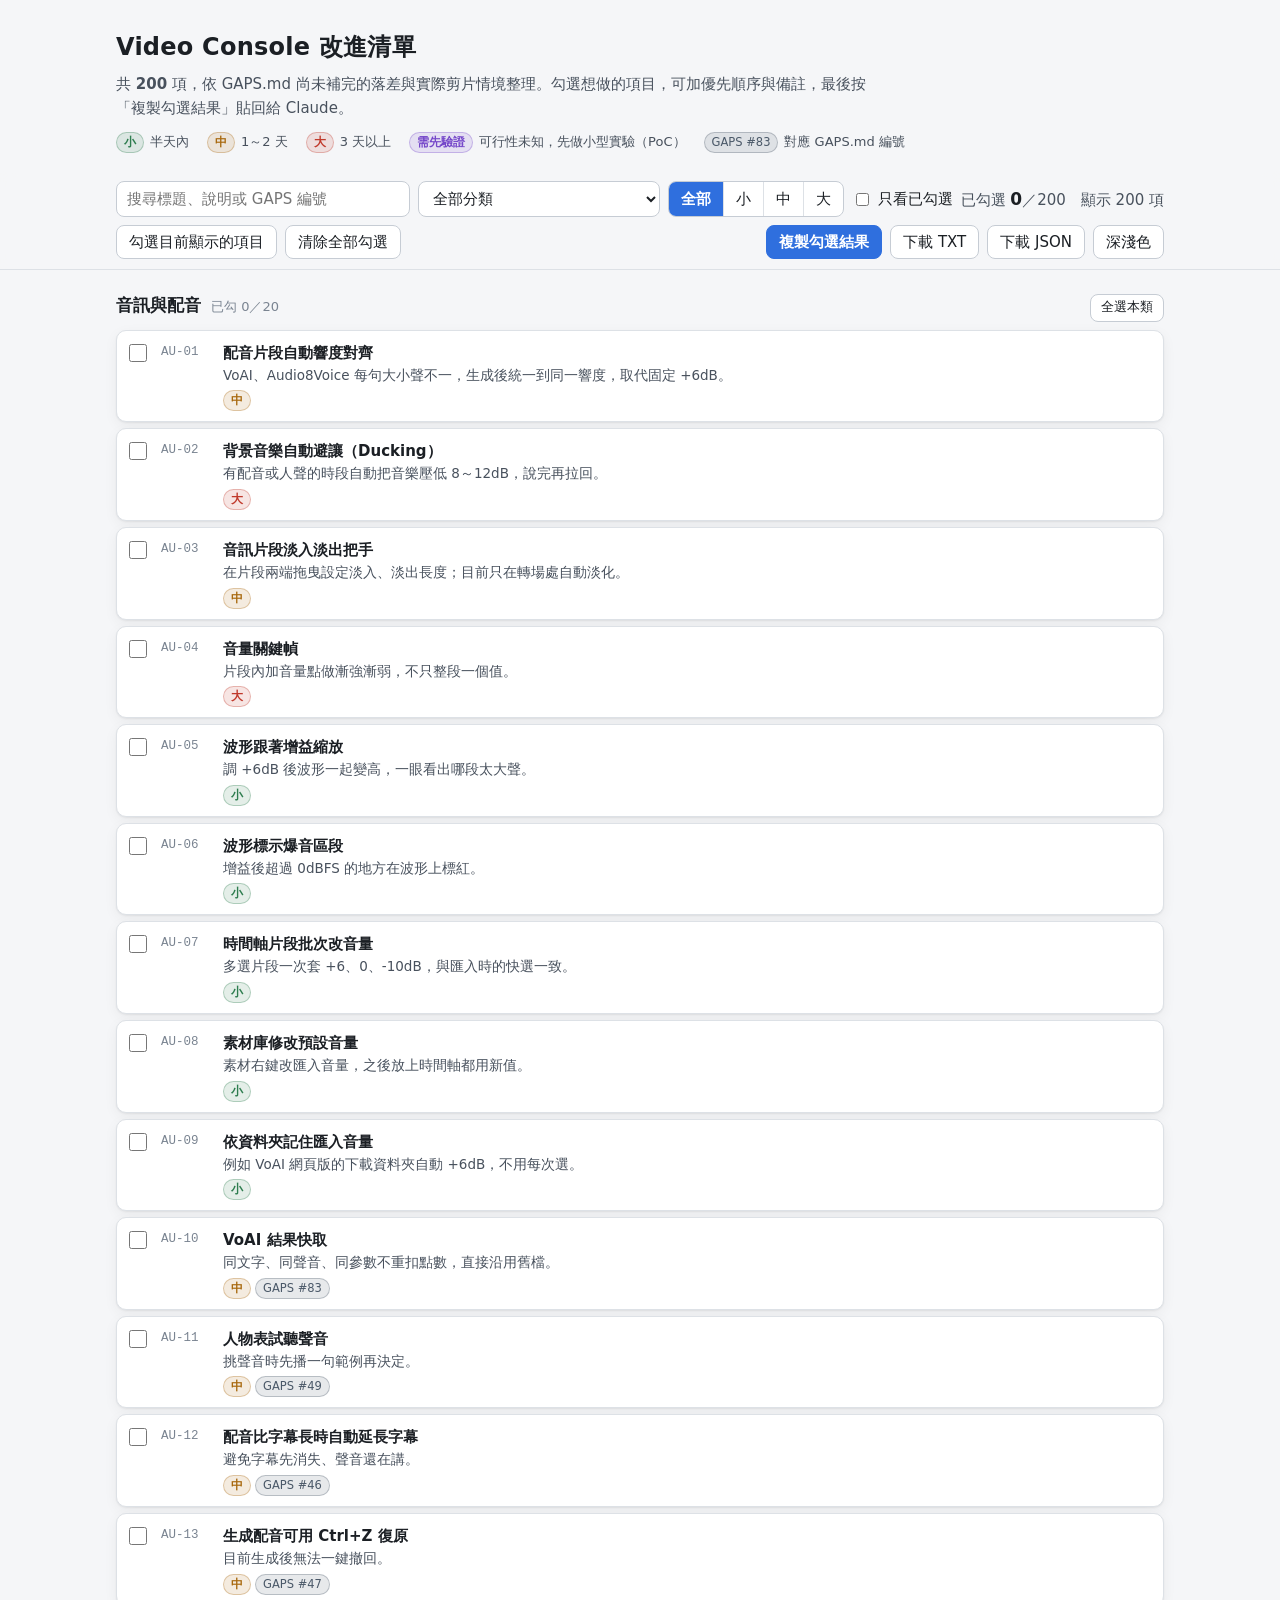
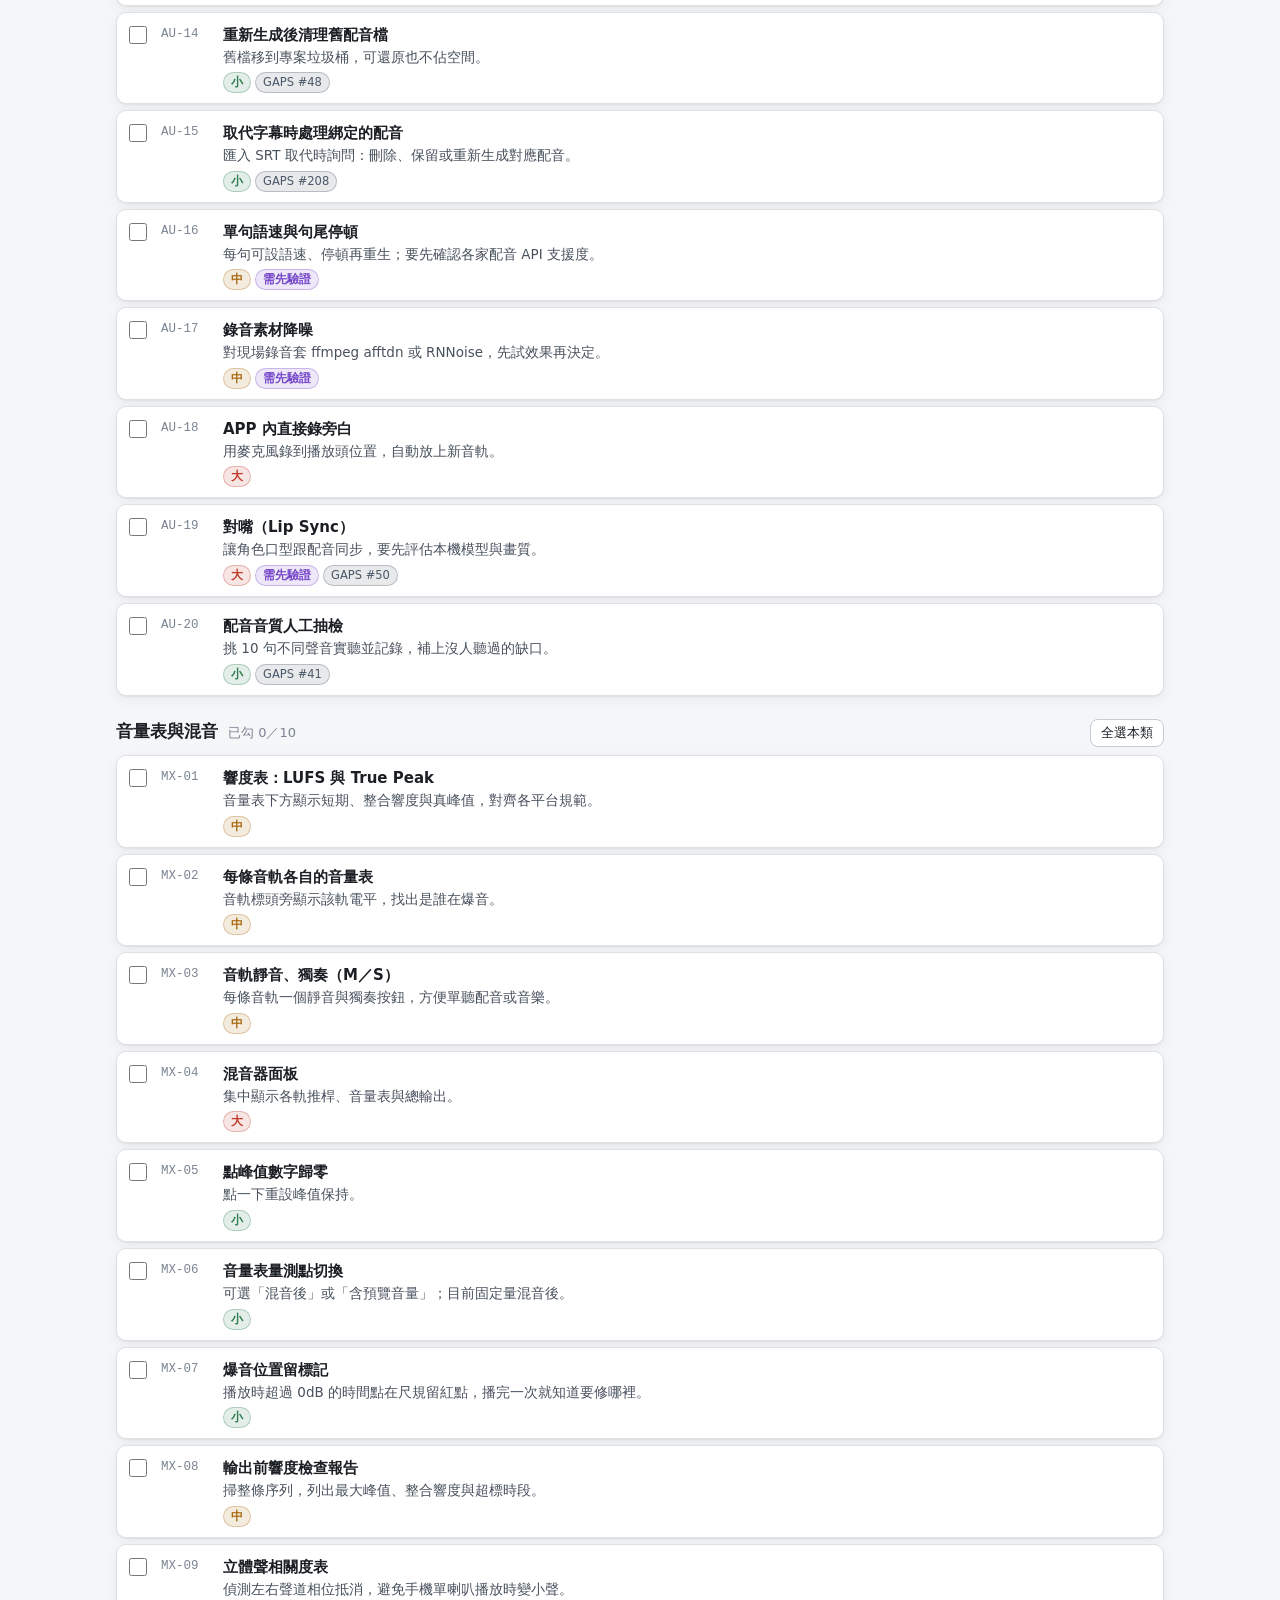
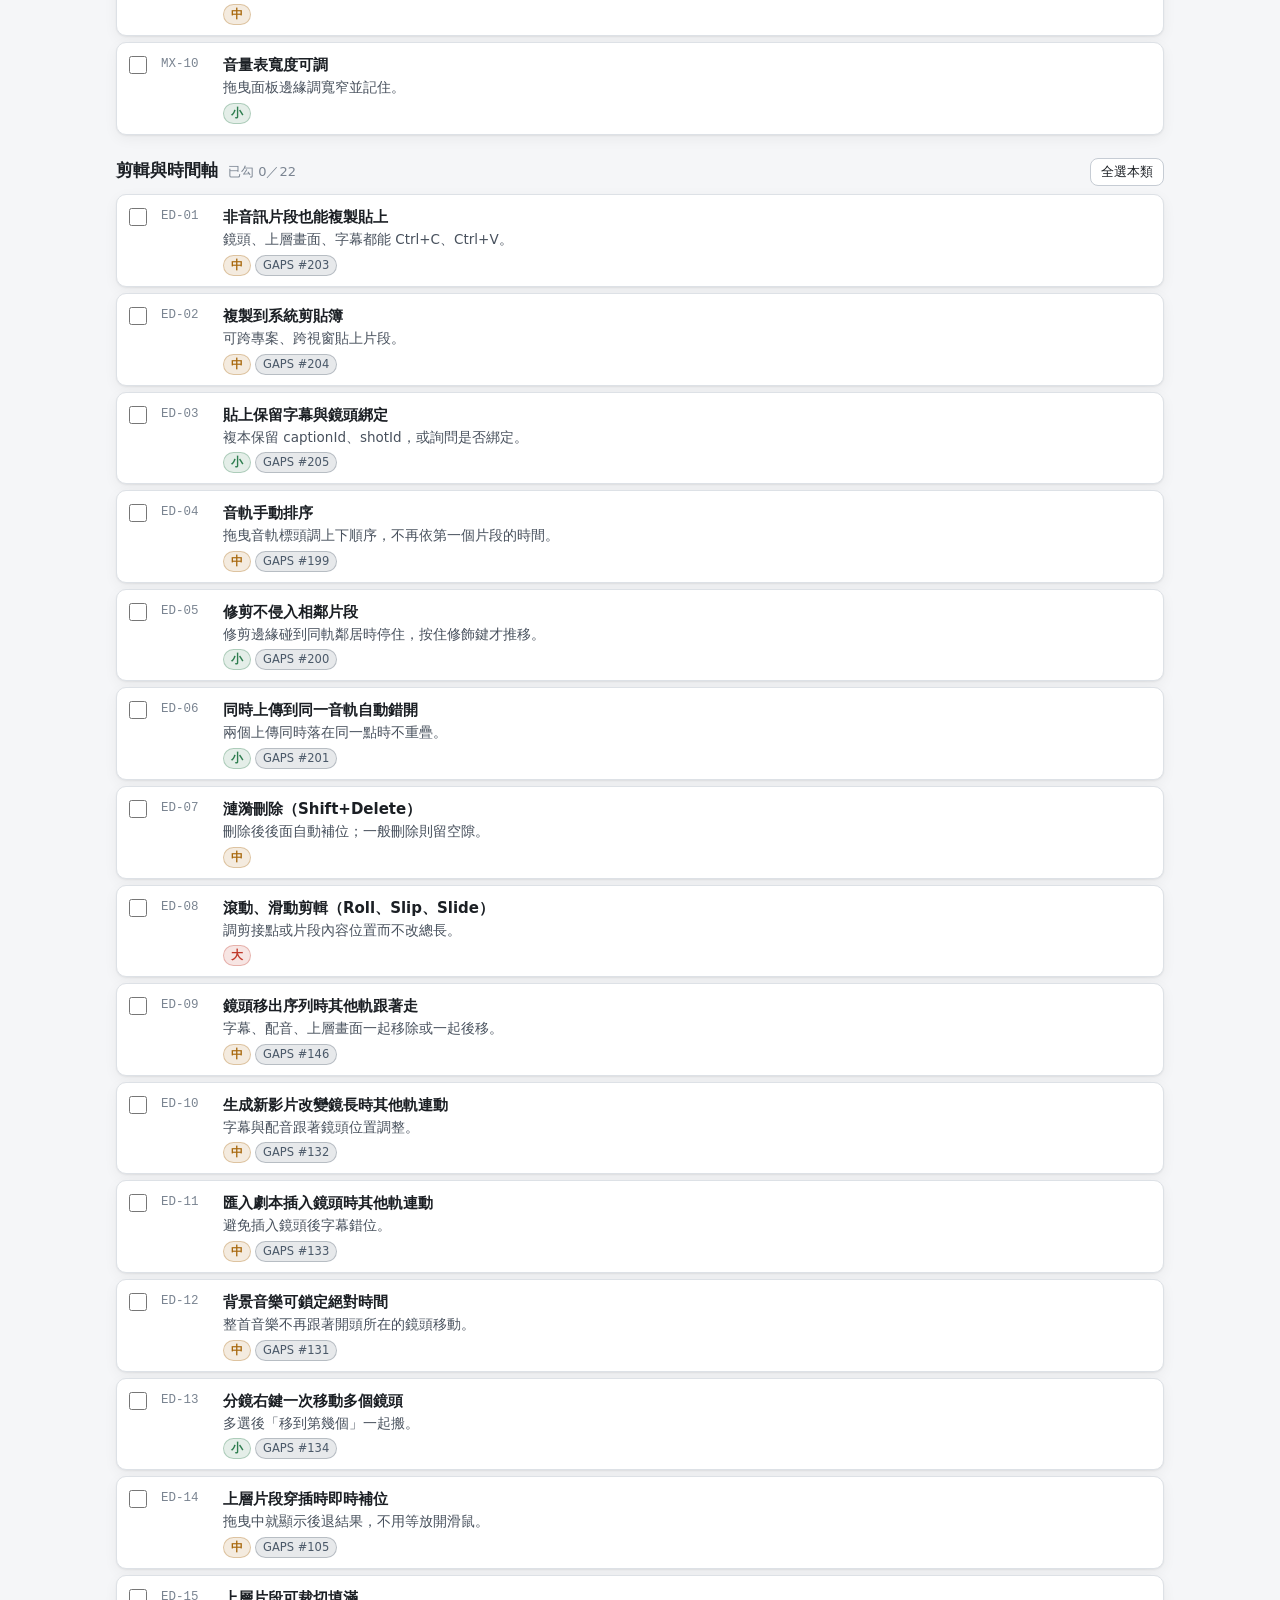
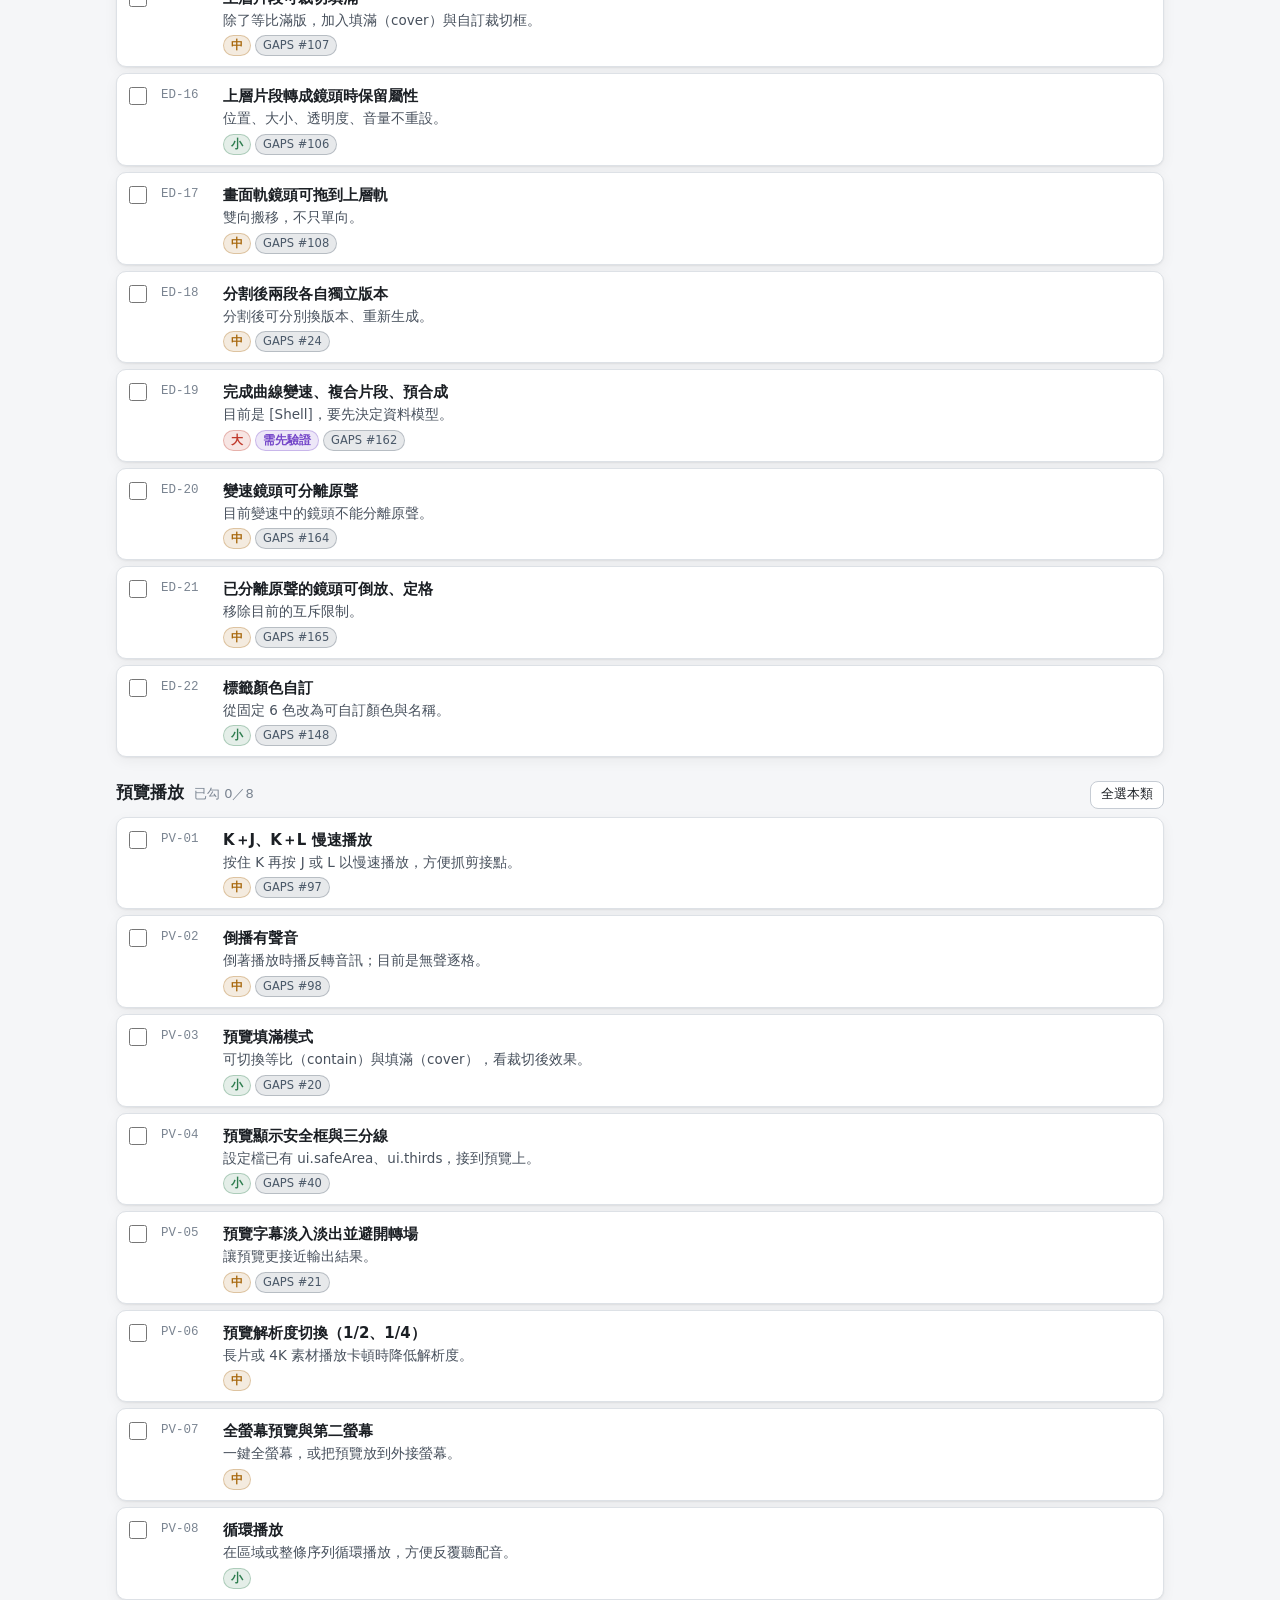
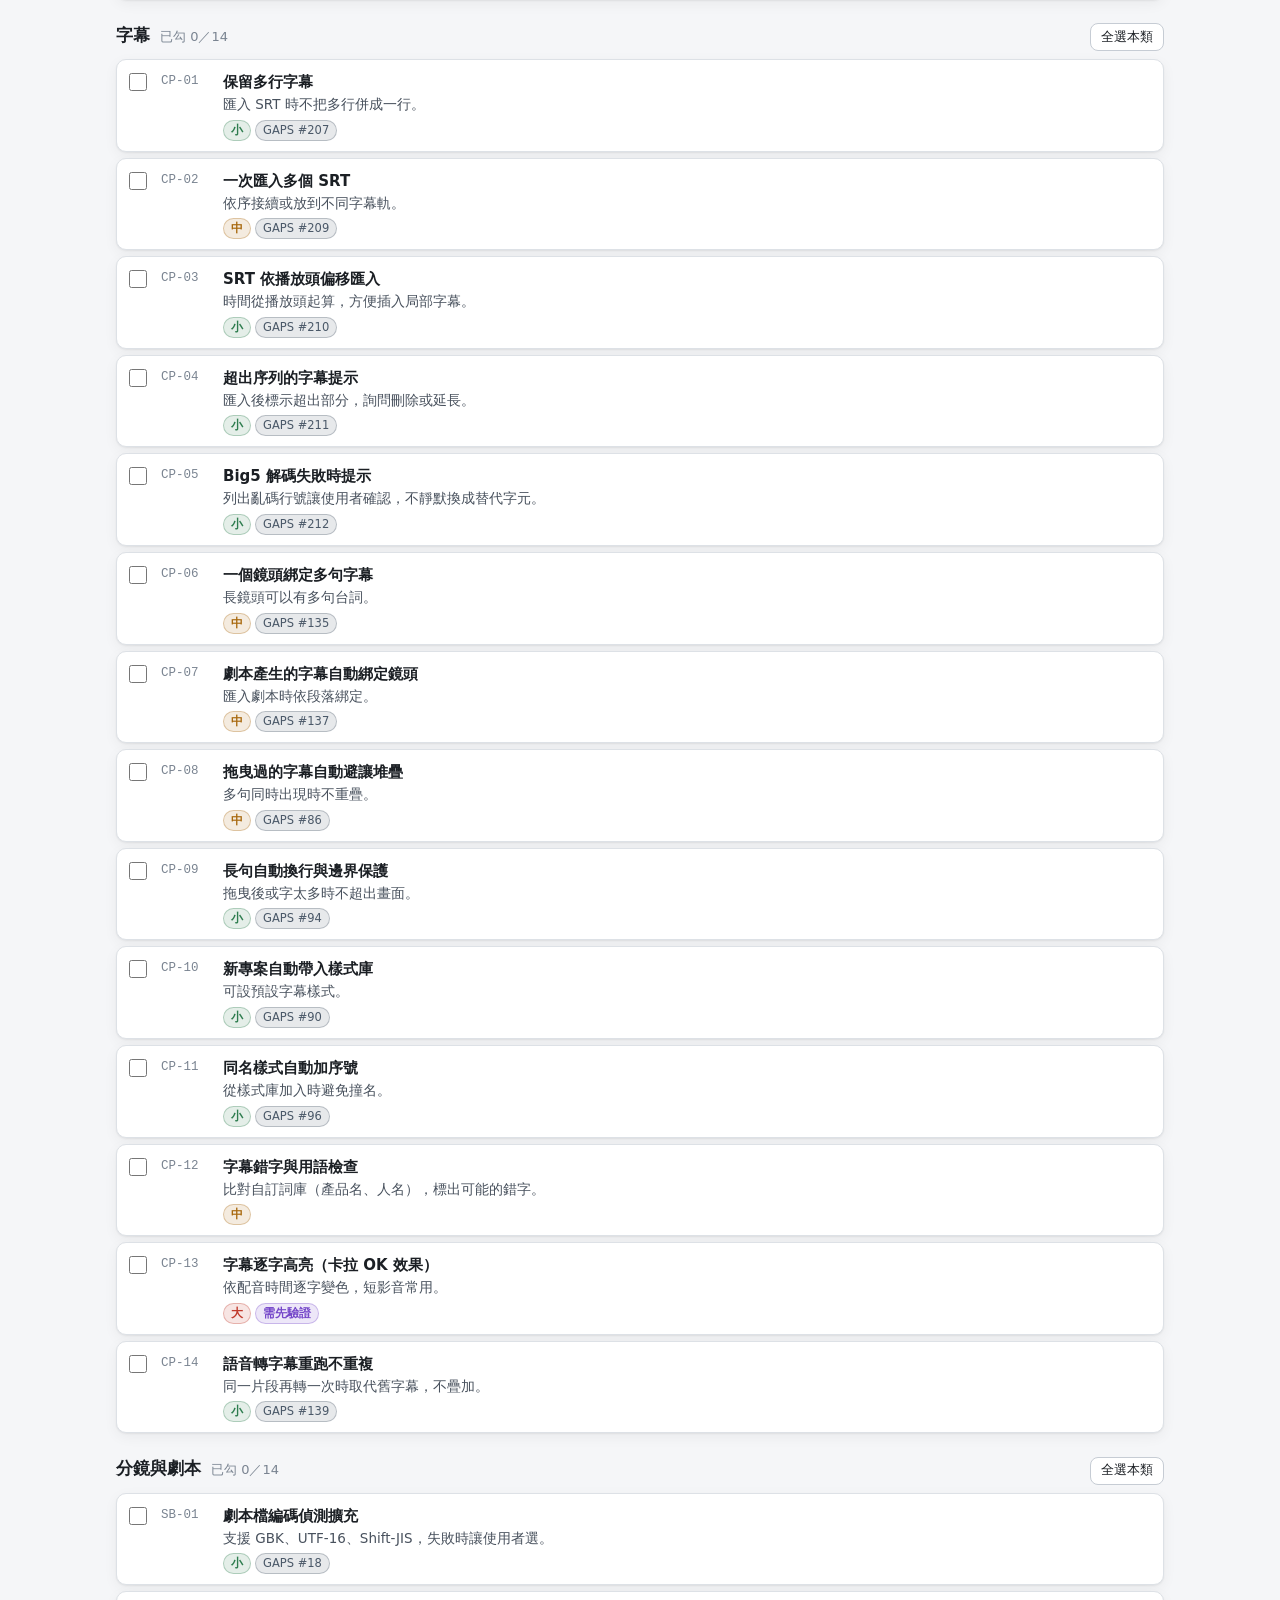
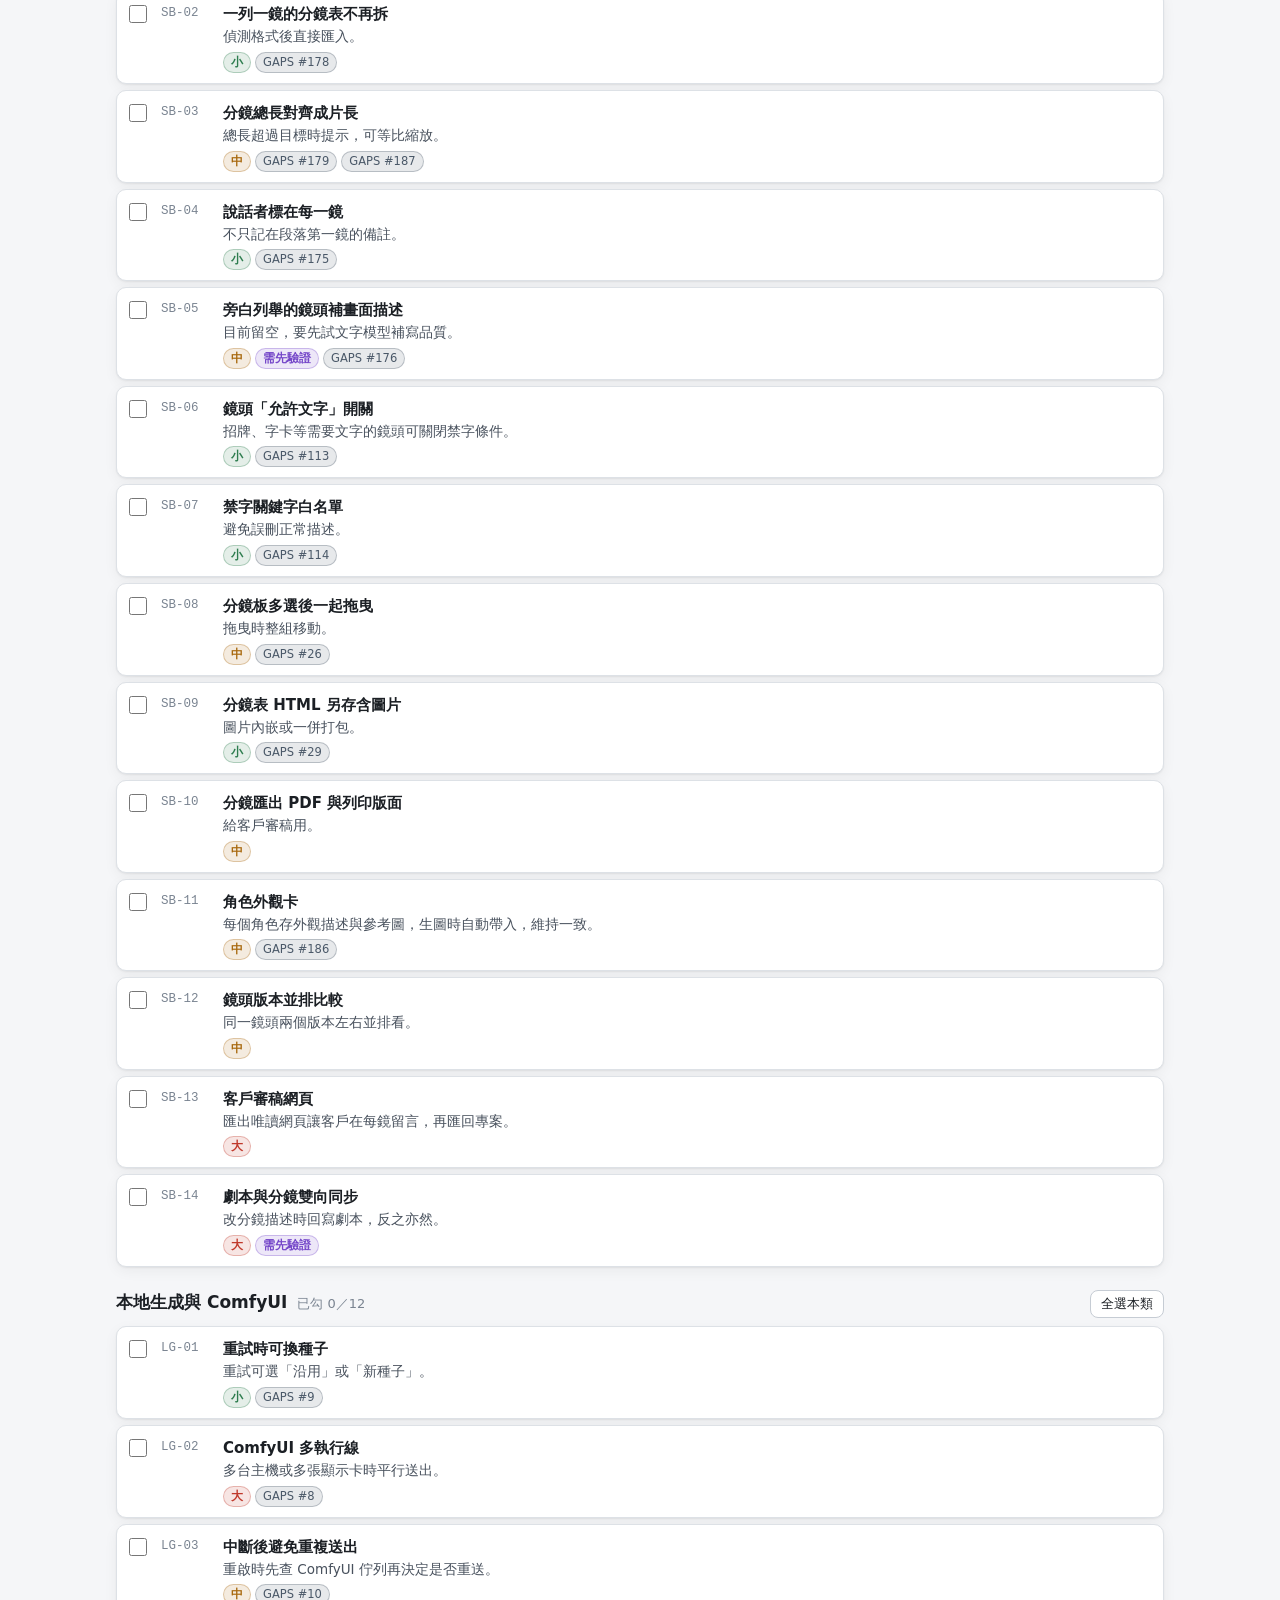
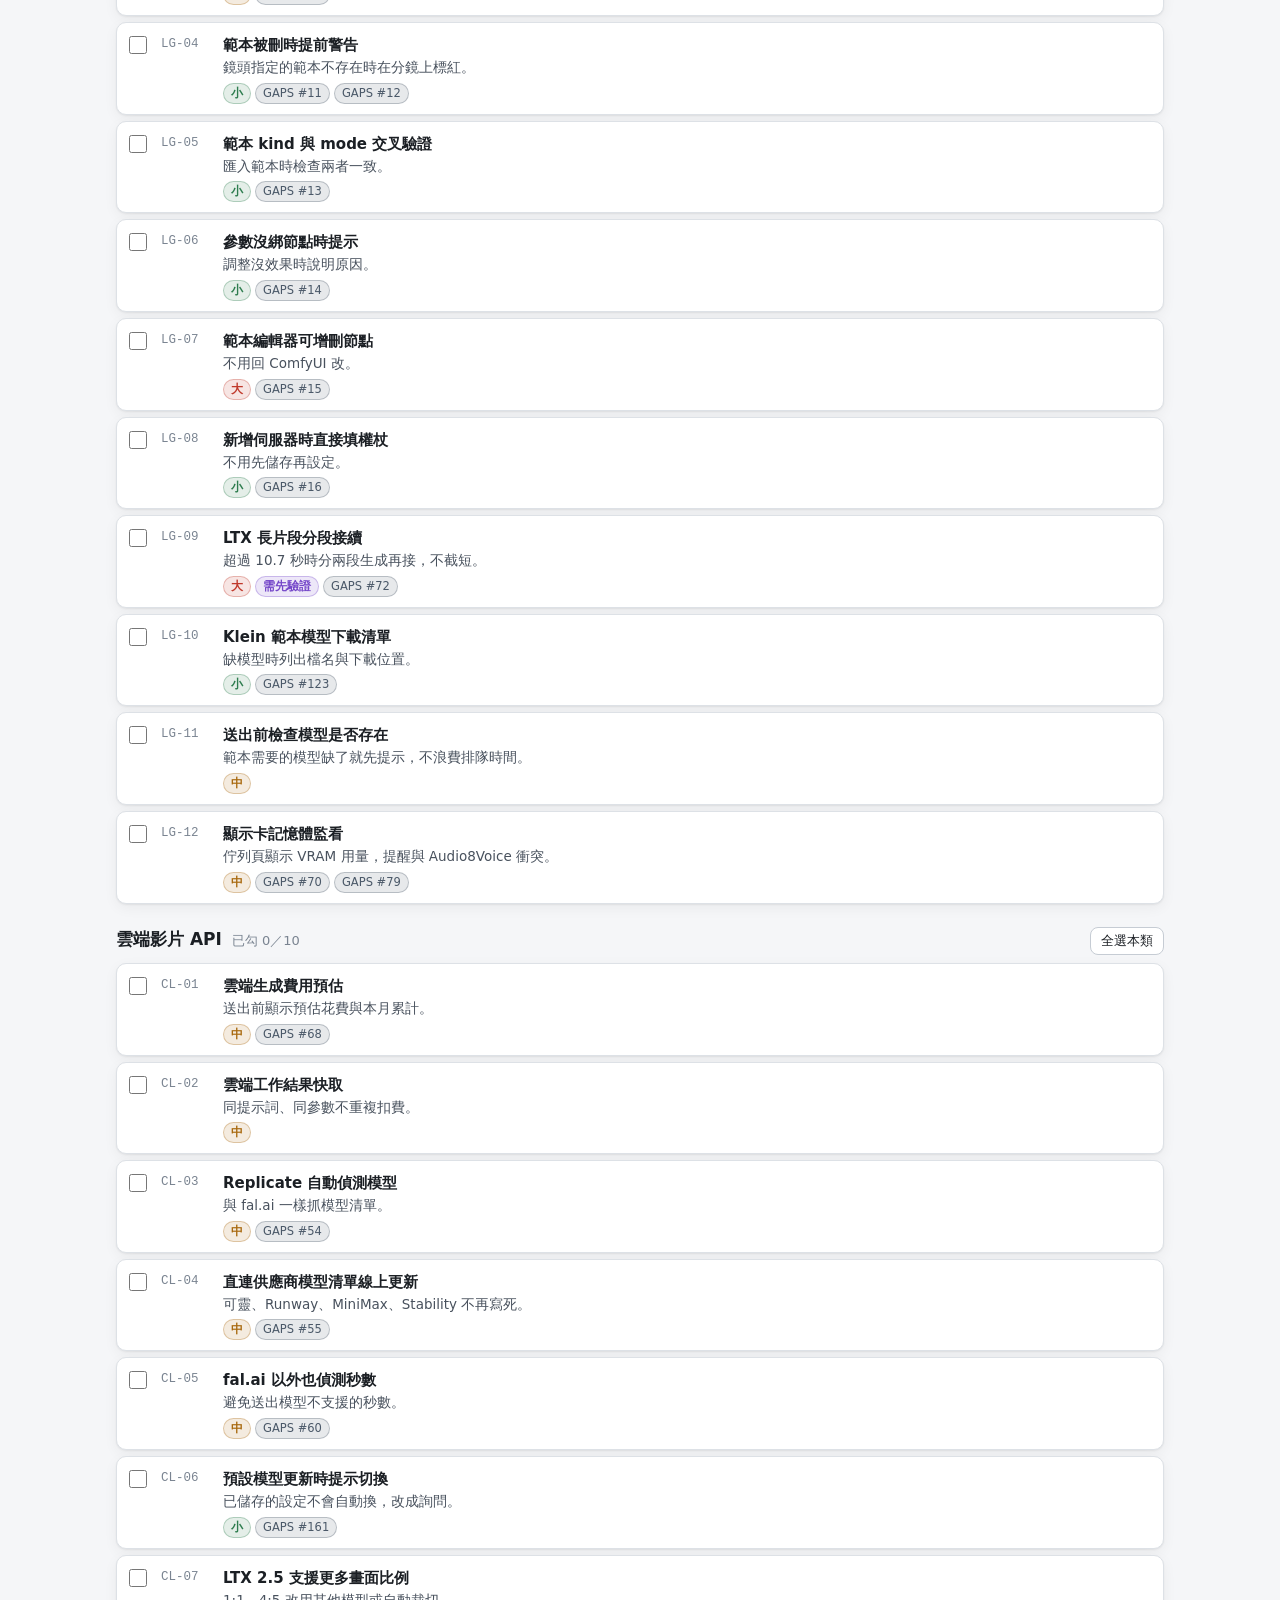
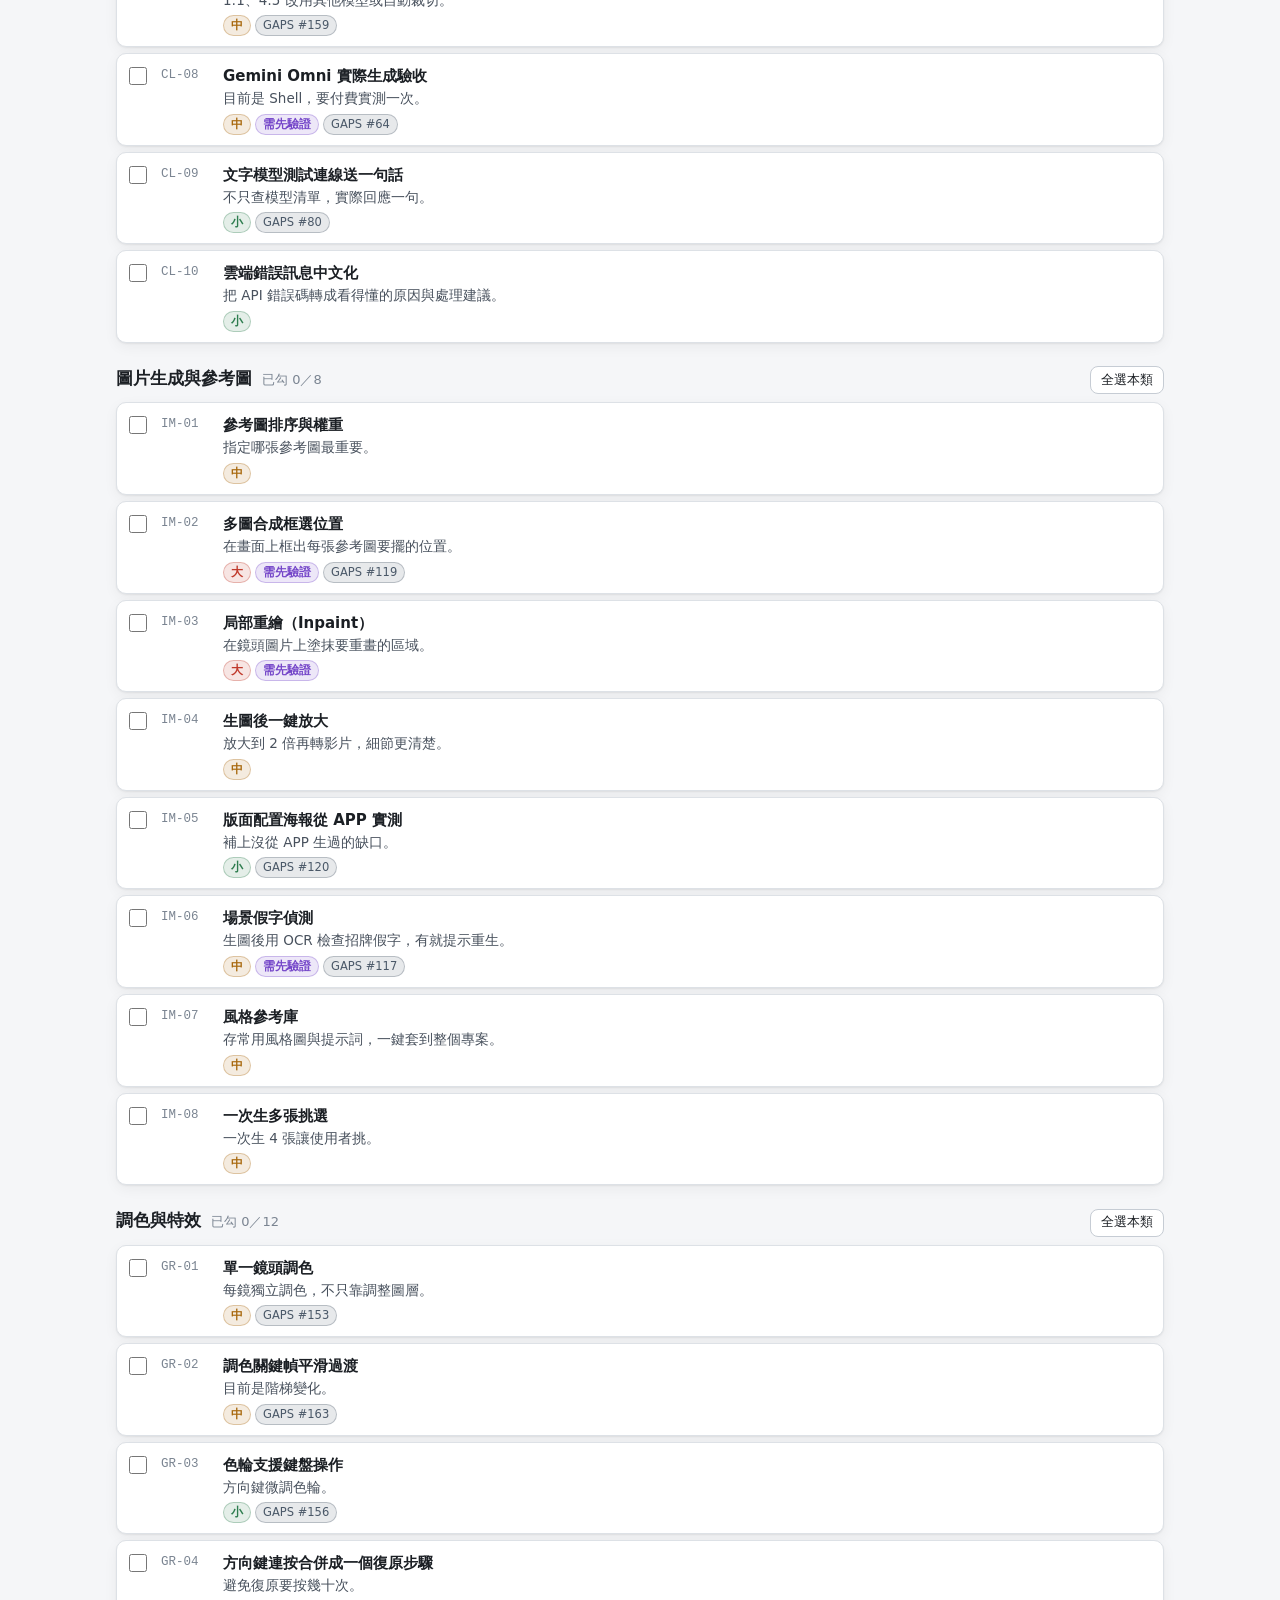
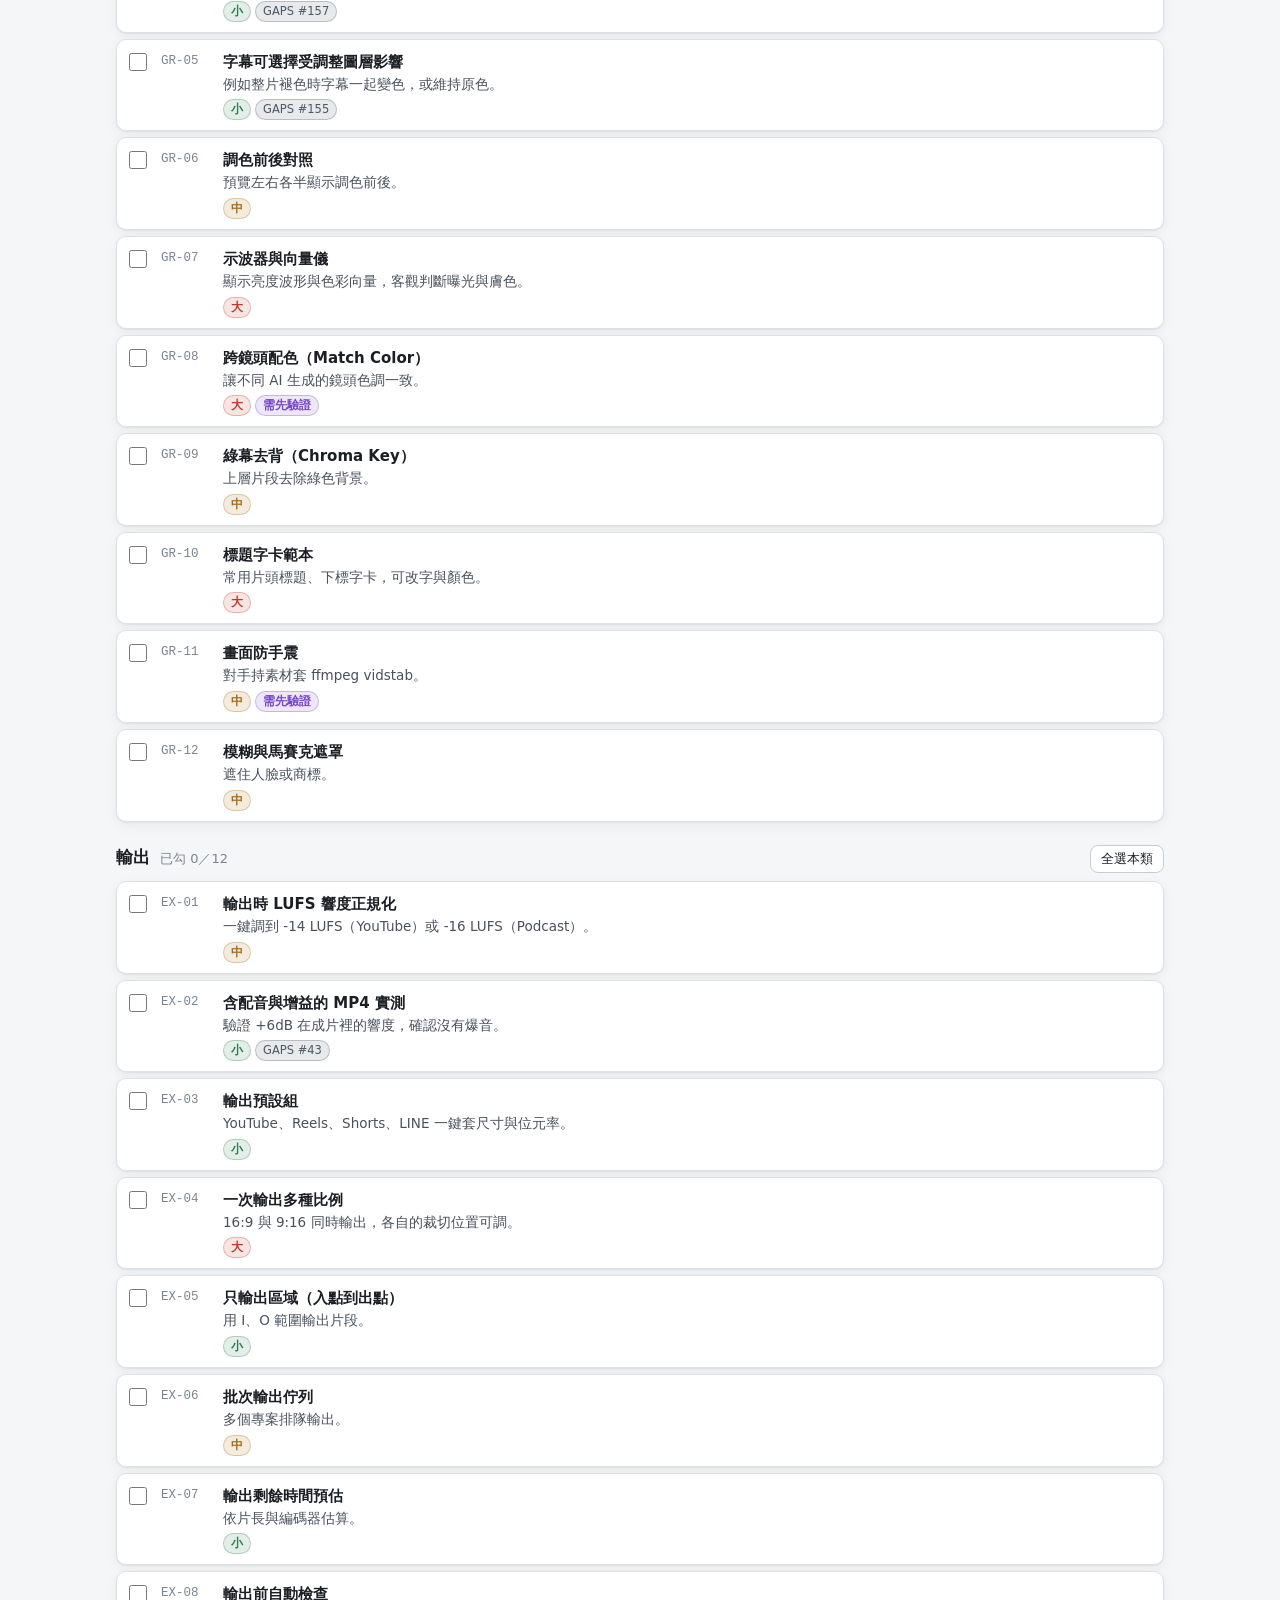
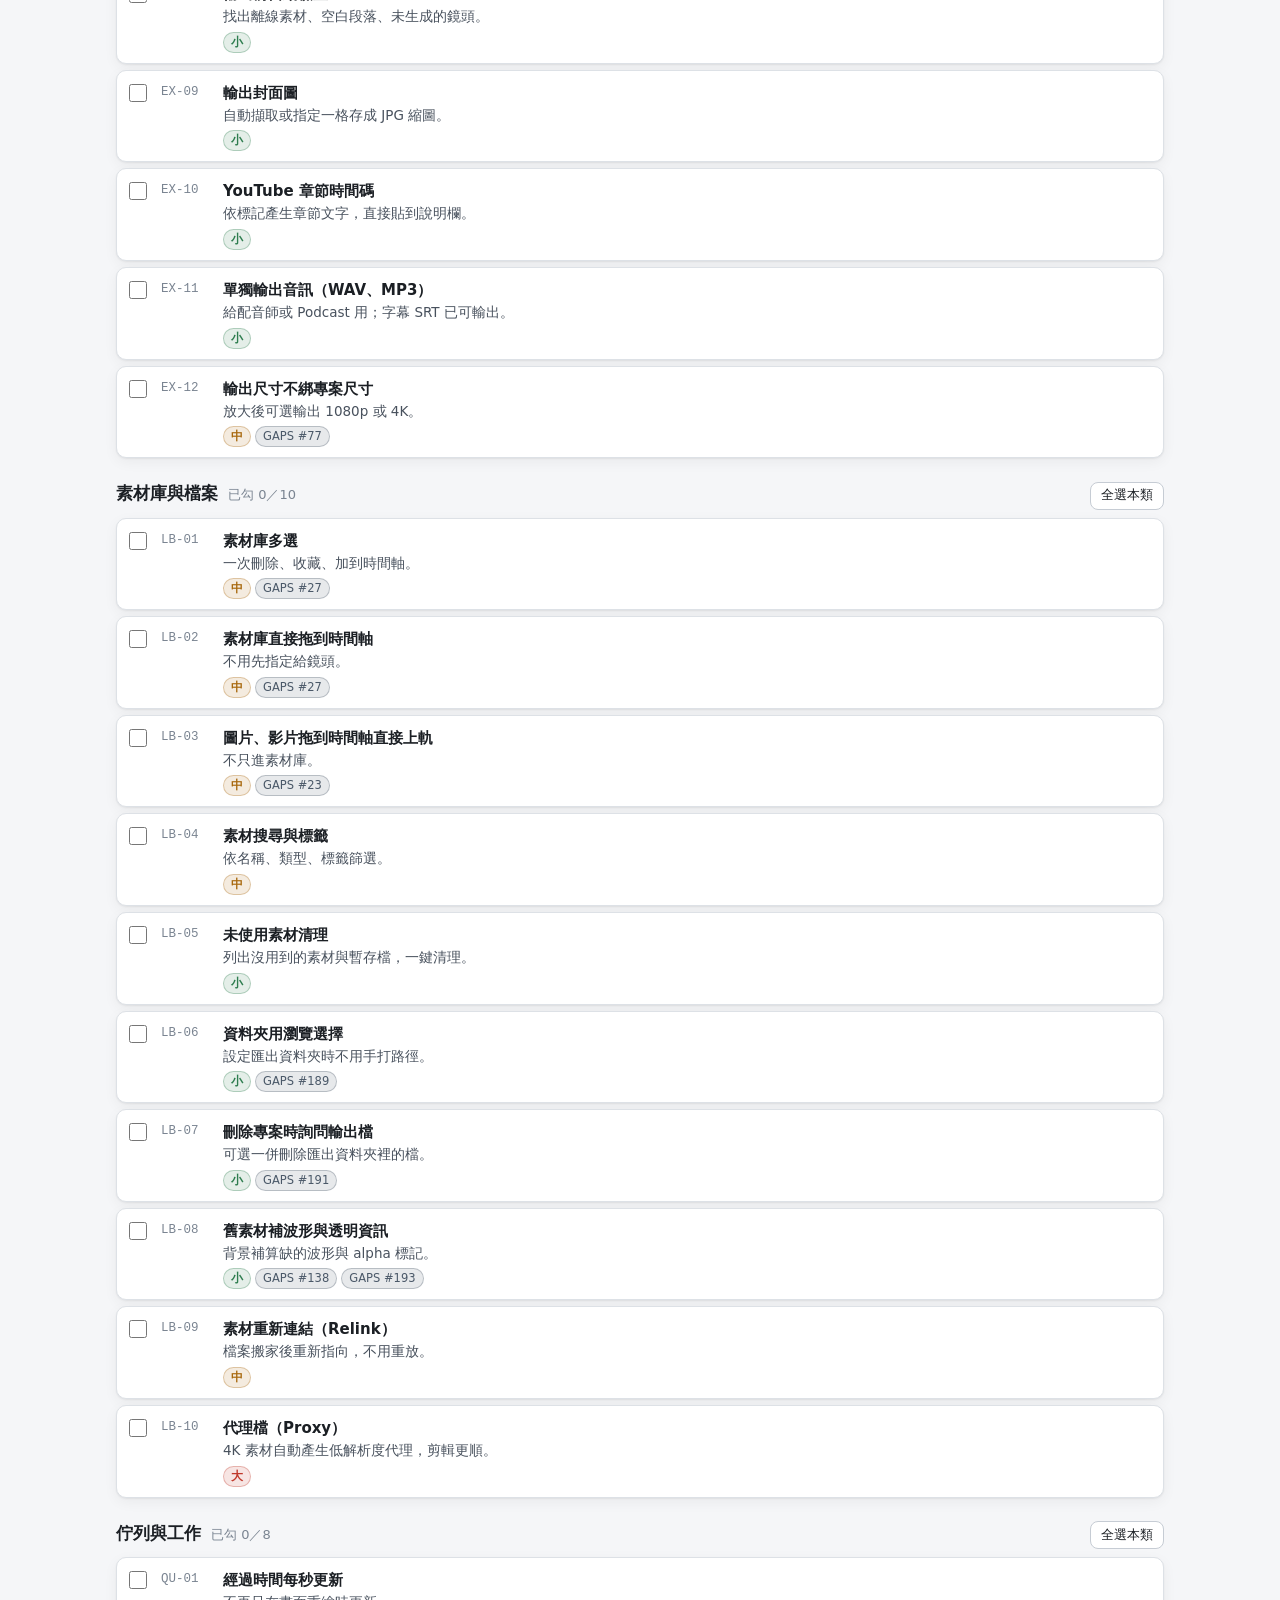
==== commit 6e34cac7: "feat: 審稿頁操作改善、壓縮器、主軌綠幕去背、上層滿版、複製貼上屬性合併 - 客戶審稿頁：可拖時間軸與懸停預覽、±5 秒與上下一鏡頭、輸入時間跳轉、速度 0.5 到 2 倍、音量靜音全螢幕、J/L" ====
--- a/docs/改進清單.html
+++ b/docs/改進清單.html
@@ -209,7 +209,7 @@
     ["每條音軌各自的音量表", "音軌標頭旁顯示該軌電平，找出是誰在爆音。", "中", "", 0],
     ["音軌靜音、獨奏（M／S）", "每條音軌一個靜音與獨奏按鈕，方便單聽配音或音樂。", "中", "", 0],
     ["混音器面板", "集中顯示各軌推桿、音量表與總輸出。", "大", "", 0],
-    ["點峰值數字歸零", "像 FCPX 一樣點一下重設峰值保持。", "小", "", 0],
+    ["點峰值數字歸零", "點一下重設峰值保持。", "小", "", 0],
     ["音量表量測點切換", "可選「混音後」或「含預覽音量」；目前固定量混音後。", "小", "", 0],
     ["爆音位置留標記", "播放時超過 0dB 的時間點在尺規留紅點，播完一次就知道要修哪裡。", "小", "", 0],
     ["輸出前響度檢查報告", "掃整條序列，列出最大峰值、整合響度與超標時段。", "中", "", 0],
